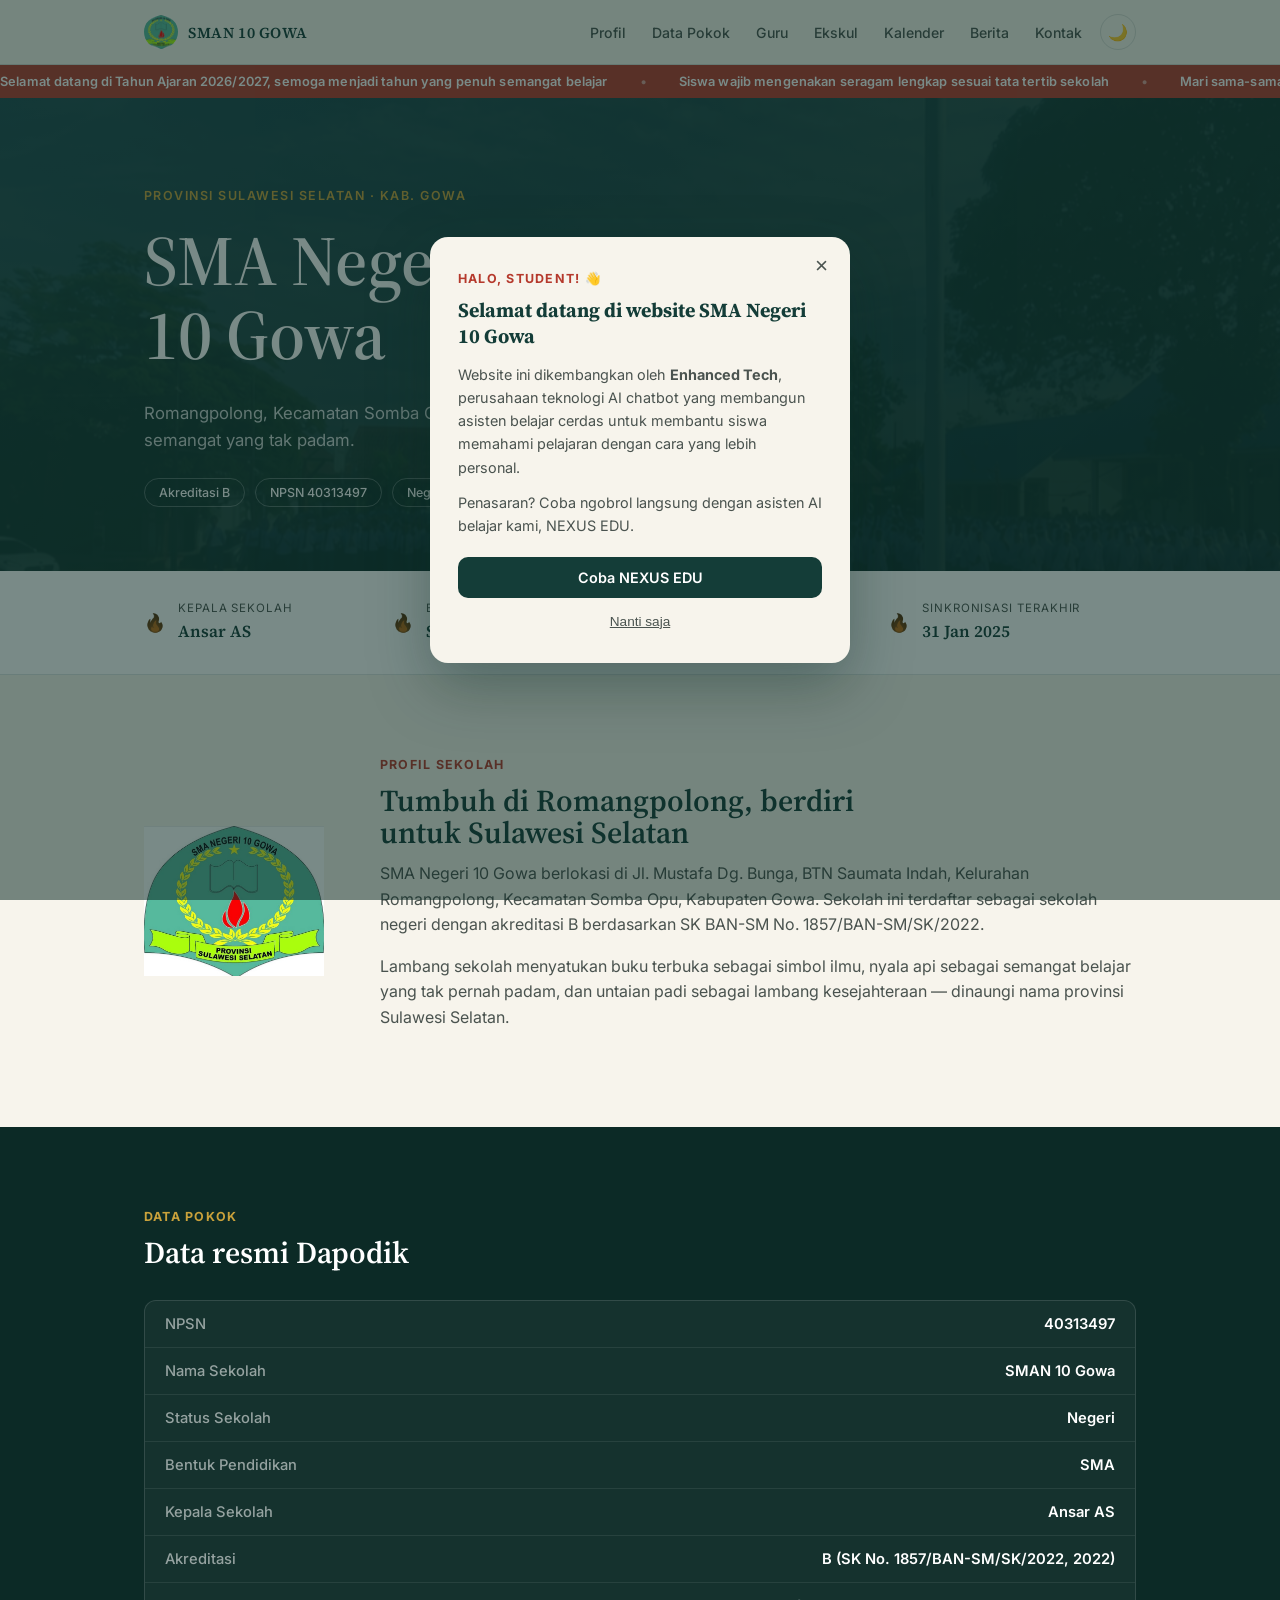
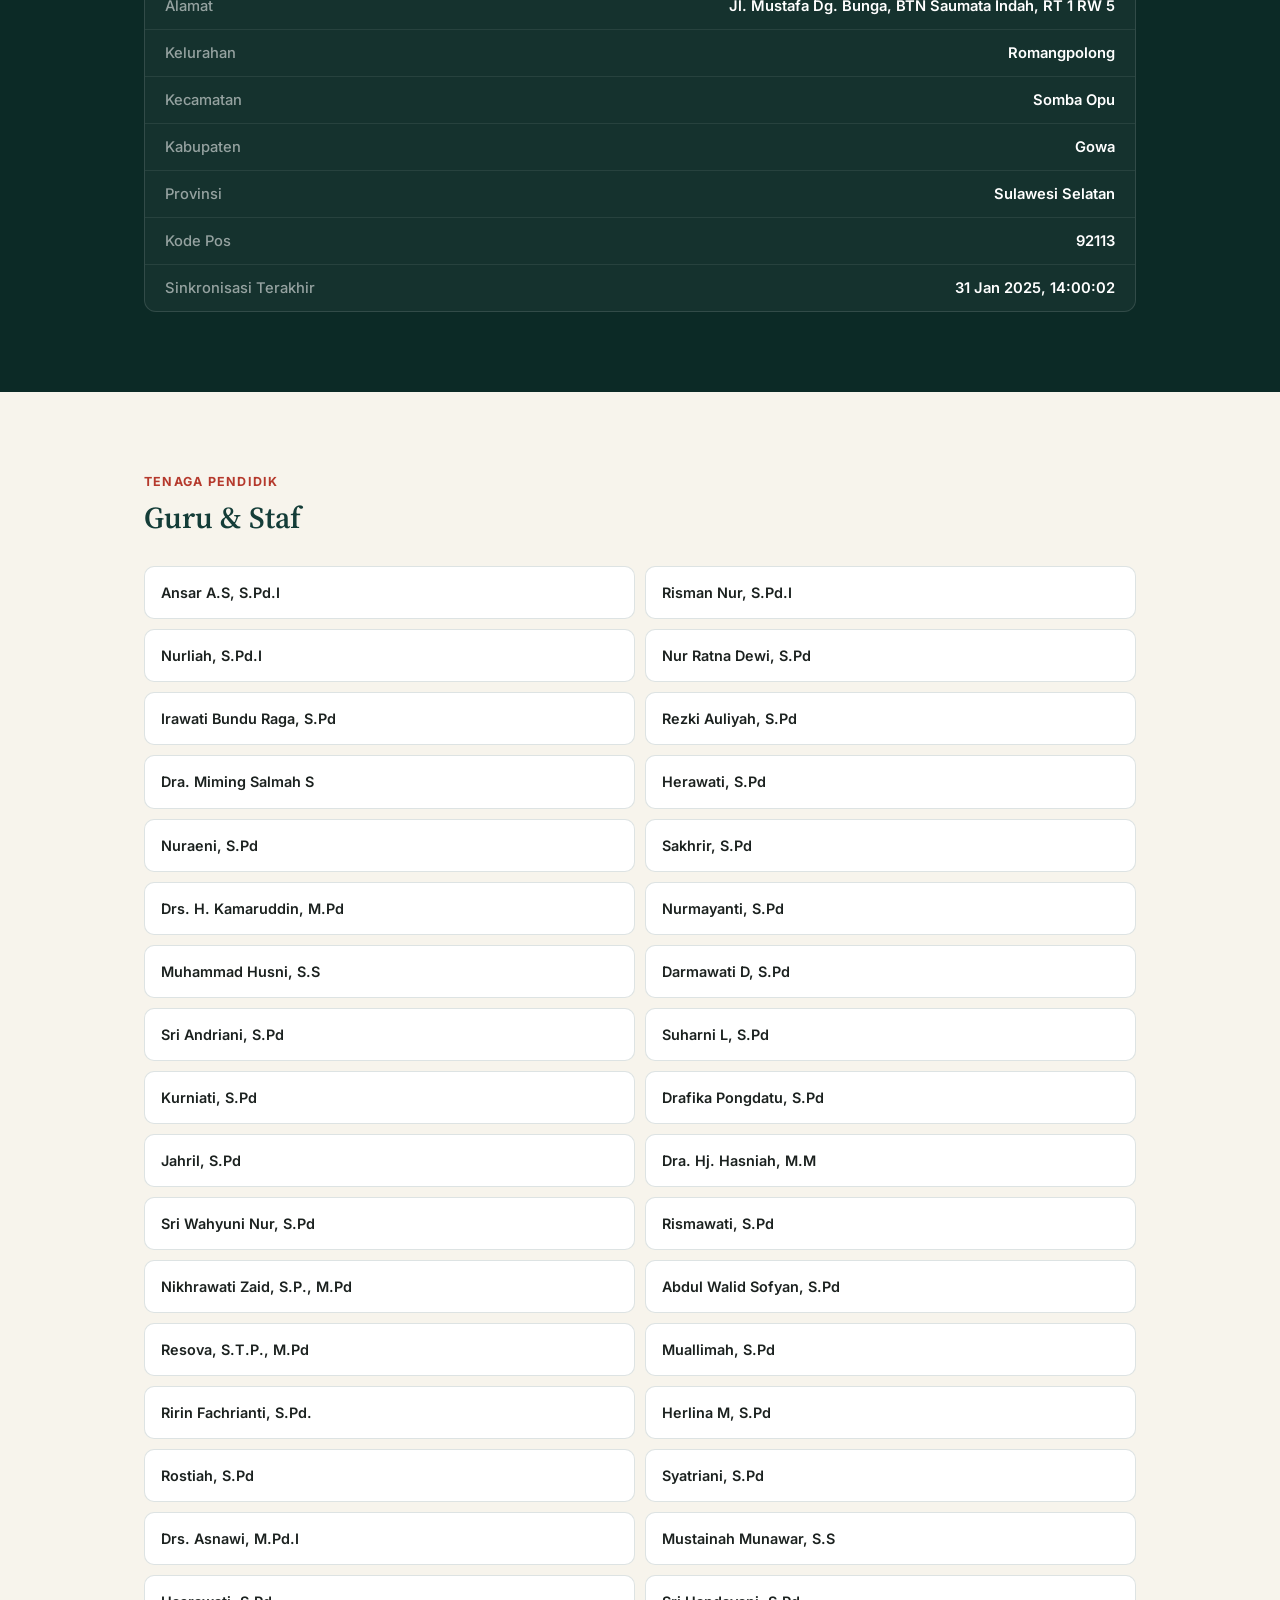
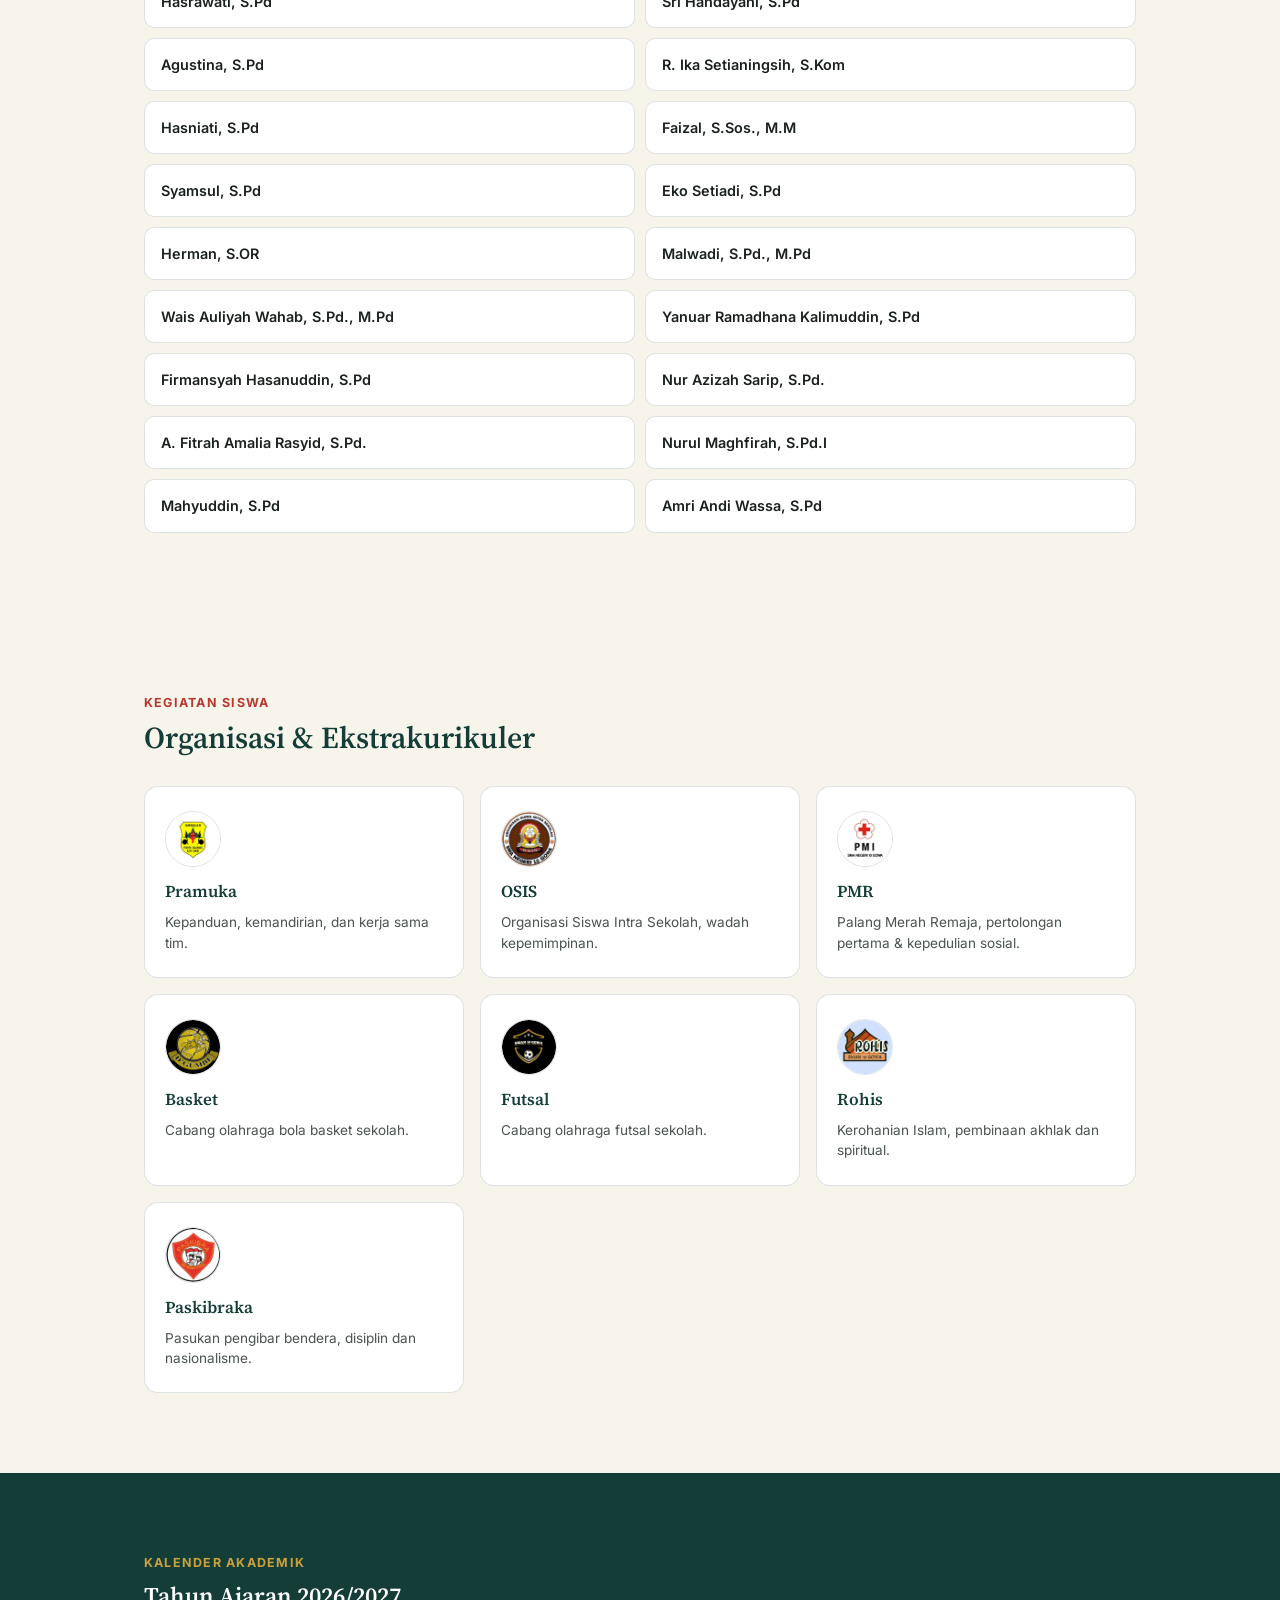
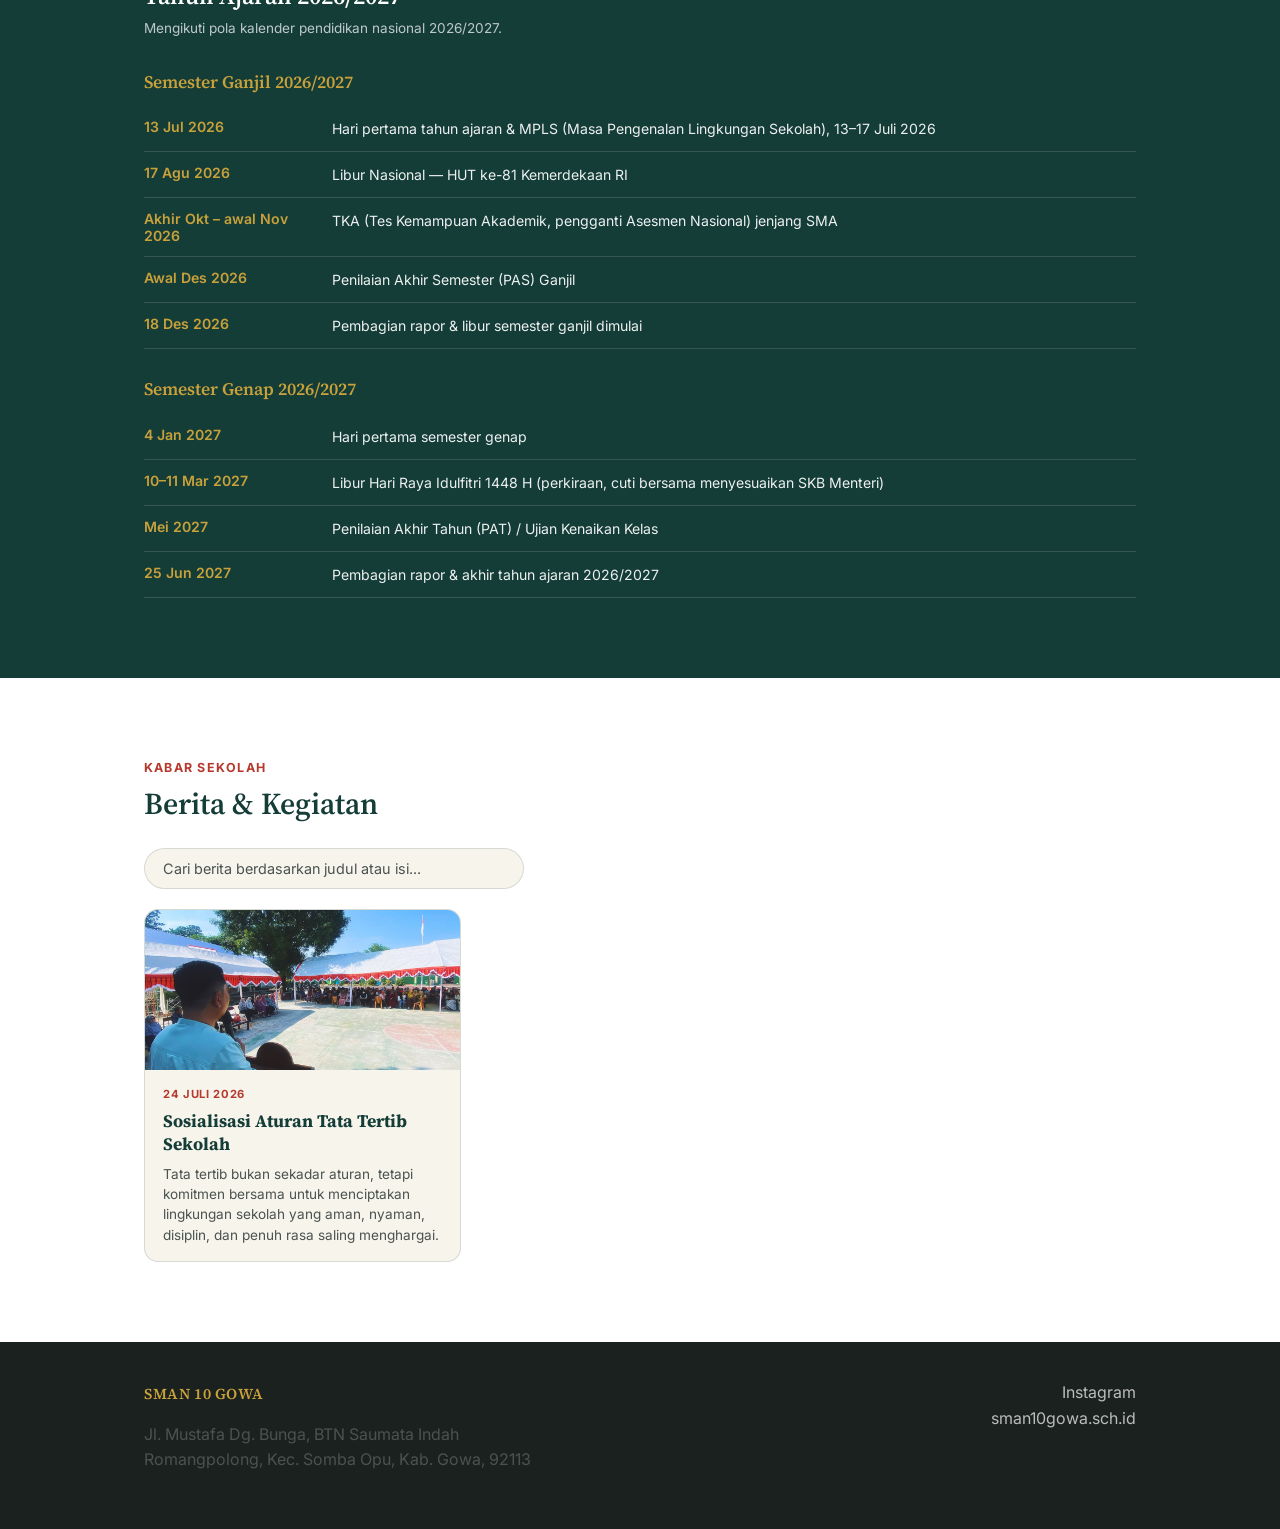
==== index.html @ db19387e "Update index.html" ====
<!DOCTYPE html>
<html lang="id">
<head>
<meta charset="UTF-8">
<meta name="viewport" content="width=device-width, initial-scale=1.0">
<title>SMA Negeri 10 Gowa</title>
<meta name="description" content="Website resmi SMA Negeri 10 Gowa, Kabupaten Gowa, Sulawesi Selatan. Informasi profil sekolah, data pokok, dan tenaga pendidik.">
<meta name="keywords" content="SMAN 10 Gowa, SMA Negeri 10 Gowa, sekolah Gowa, sekolah Somba Opu, sekolah Sulawesi Selatan">
<meta property="og:title" content="SMA Negeri 10 Gowa">
<meta property="og:description" content="Website resmi SMA Negeri 10 Gowa, Kabupaten Gowa, Sulawesi Selatan.">
<meta property="og:image" content="https://nabilfattabarani-coder.github.io/sman10gowa/hero-bg.jpg">
<meta property="og:type" content="website">
<meta name="color-scheme" content="light dark">
<link rel="icon" href="logo.jpg">
<link rel="preconnect" href="https://fonts.googleapis.com">
<link href="https://fonts.googleapis.com/css2?family=Source+Serif+4:ital,opsz,wght@0,8..60,400;0,8..60,600;0,8..60,700;1,8..60,400&family=Inter:wght@400;500;600;700&display=swap" rel="stylesheet">
<link rel="stylesheet" href="style.css">
<script>
  /* Terapkan tema tersimpan sebelum render, biar tidak "kedip" putih->gelap */
  (function(){
    try{
      var saved = localStorage.getItem('sman10gowa_theme');
      var prefersDark = window.matchMedia('(prefers-color-scheme: dark)').matches;
      if(saved === 'dark' || (!saved && prefersDark)){
        document.documentElement.classList.add('dark');
      }
    }catch(e){}
  })();
</script>
</head>
<body>

<div id="welcome-popup" class="popup-overlay">
  <div class="popup-card">
    <button id="popup-close" class="popup-close" aria-label="Tutup">&times;</button>
    <p class="popup-eyebrow">Halo, Student! 👋</p>
    <h3 class="popup-title">Selamat datang di website SMA Negeri 10 Gowa</h3>
    <p class="popup-text">
      Website ini dikembangkan oleh <strong>Enhanced Tech</strong>, perusahaan teknologi AI chatbot
      yang membangun asisten belajar cerdas untuk membantu siswa memahami pelajaran dengan cara yang lebih personal.
    </p>
    <p class="popup-text">
      Penasaran? Coba ngobrol langsung dengan asisten AI belajar kami, NEXUS EDU.
    </p>
    <div class="popup-actions">
      <a href="https://poe.com/NexusEducation" target="_blank" rel="noopener" class="popup-cta">Coba NEXUS EDU</a>
      <button id="popup-dismiss" class="popup-dismiss">Nanti saja</button>
    </div>
  </div>
</div>

<header class="site-header">
  <div class="wrap header-inner">
    <a href="#top" class="brand">
      <img src="logo.jpg" alt="Lambang SMAN 10 Gowa" class="brand-mark">
      <span class="brand-text">SMAN 10 GOWA</span>
    </a>
    <div class="nav-wrap">
      <nav class="nav">
        <a href="#profil">Profil</a>
        <a href="#data-pokok">Data Pokok</a>
        <a href="#guru">Guru</a>
        <a href="#ekskul">Ekskul</a>
        <a href="#kalender">Kalender</a>
        <a href="#berita">Berita</a>
        <a href="#kontak">Kontak</a>
      </nav>
      <button id="theme-toggle" class="theme-toggle" aria-label="Ganti mode gelap/terang" title="Ganti mode gelap/terang">🌙</button>
    </div>
  </div>
</header>

<div class="ticker-wrap" id="ticker-wrap">
  <div class="ticker-track" id="ticker-track">
    <span class="ticker-item">Memuat pengumuman...</span>
  </div>
</div>

<main id="top">

  <section class="hero">
    <div class="wrap hero-inner">
      <p class="eyebrow">Provinsi Sulawesi Selatan &middot; Kab. Gowa</p>
      <h1>SMA Negeri<br>10 Gowa</h1>
      <p class="hero-sub">Romangpolong, Kecamatan Somba Opu — mendidik dengan semangat yang tak padam.</p>
      <div class="hero-badges">
        <span class="badge">Akreditasi B</span>
        <span class="badge">NPSN 40313497</span>
        <span class="badge">Negeri</span>
      </div>
    </div>
  </section>

  <section class="strip">
    <div class="wrap strip-inner">
      <div class="strip-item">
        <span class="flame">&#128293;</span>
        <div>
          <p class="strip-label">Kepala Sekolah</p>
          <p class="strip-value">Ansar AS</p>
        </div>
      </div>
      <div class="strip-item">
        <span class="flame">&#128293;</span>
        <div>
          <p class="strip-label">Bentuk Pendidikan</p>
          <p class="strip-value">SMA</p>
        </div>
      </div>
      <div class="strip-item">
        <span class="flame">&#128293;</span>
        <div>
          <p class="strip-label">Status</p>
          <p class="strip-value">Negeri</p>
        </div>
      </div>
      <div class="strip-item">
        <span class="flame">&#128293;</span>
        <div>
          <p class="strip-label">Sinkronisasi Terakhir</p>
          <p class="strip-value">31 Jan 2025</p>
        </div>
      </div>
    </div>
  </section>

  <section id="profil" class="profil">
    <div class="wrap profil-inner reveal">
      <img src="logo.jpg" alt="Lambang SMAN 10 Gowa" class="profil-logo">
      <div class="profil-text">
        <p class="section-eyebrow">Profil Sekolah</p>
        <h2>Tumbuh di Romangpolong, berdiri untuk Sulawesi Selatan</h2>
        <p>SMA Negeri 10 Gowa berlokasi di Jl. Mustafa Dg. Bunga, BTN Saumata Indah, Kelurahan Romangpolong, Kecamatan Somba Opu, Kabupaten Gowa. Sekolah ini terdaftar sebagai sekolah negeri dengan akreditasi B berdasarkan SK BAN-SM No. 1857/BAN-SM/SK/2022.</p>
        <p>Lambang sekolah menyatukan buku terbuka sebagai simbol ilmu, nyala api sebagai semangat belajar yang tak pernah padam, dan untaian padi sebagai lambang kesejahteraan — dinaungi nama provinsi Sulawesi Selatan.</p>
      </div>
    </div>
  </section>

  <section id="data-pokok" class="data-pokok">
    <div class="wrap">
      <p class="section-eyebrow light">Data Pokok</p>
      <h2 class="light">Data resmi Dapodik</h2>
      <div class="table-card reveal">
        <div class="table-row"><span>NPSN</span><span>40313497</span></div>
        <div class="table-row"><span>Nama Sekolah</span><span>SMAN 10 Gowa</span></div>
        <div class="table-row"><span>Status Sekolah</span><span>Negeri</span></div>
        <div class="table-row"><span>Bentuk Pendidikan</span><span>SMA</span></div>
        <div class="table-row"><span>Kepala Sekolah</span><span>Ansar AS</span></div>
        <div class="table-row"><span>Akreditasi</span><span>B (SK No. 1857/BAN-SM/SK/2022, 2022)</span></div>
        <div class="table-row"><span>Alamat</span><span>Jl. Mustafa Dg. Bunga, BTN Saumata Indah, RT 1 RW 5</span></div>
        <div class="table-row"><span>Kelurahan</span><span>Romangpolong</span></div>
        <div class="table-row"><span>Kecamatan</span><span>Somba Opu</span></div>
        <div class="table-row"><span>Kabupaten</span><span>Gowa</span></div>
        <div class="table-row"><span>Provinsi</span><span>Sulawesi Selatan</span></div>
        <div class="table-row"><span>Kode Pos</span><span>92113</span></div>
        <div class="table-row"><span>Sinkronisasi Terakhir</span><span>31 Jan 2025, 14:00:02</span></div>
      </div>
    </div>
  </section>

  <section id="guru" class="guru">
    <div class="wrap">
      <p class="section-eyebrow">Tenaga Pendidik</p>
      <h2>Guru &amp; Staf</h2>
      <div class="guru-grid reveal">
          <div class="guru-card"><p class="guru-name">Ansar A.S, S.Pd.I</p></div>
          <div class="guru-card"><p class="guru-name">Risman Nur, S.Pd.I</p></div>
          <div class="guru-card"><p class="guru-name">Nurliah, S.Pd.I</p></div>
          <div class="guru-card"><p class="guru-name">Nur Ratna Dewi, S.Pd</p></div>
          <div class="guru-card"><p class="guru-name">Irawati Bundu Raga, S.Pd</p></div>
          <div class="guru-card"><p class="guru-name">Rezki Auliyah, S.Pd</p></div>
          <div class="guru-card"><p class="guru-name">Dra. Miming Salmah S</p></div>
          <div class="guru-card"><p class="guru-name">Herawati, S.Pd</p></div>
          <div class="guru-card"><p class="guru-name">Nuraeni, S.Pd</p></div>
          <div class="guru-card"><p class="guru-name">Sakhrir, S.Pd</p></div>
          <div class="guru-card"><p class="guru-name">Drs. H. Kamaruddin, M.Pd</p></div>
          <div class="guru-card"><p class="guru-name">Nurmayanti, S.Pd</p></div>
          <div class="guru-card"><p class="guru-name">Muhammad Husni, S.S</p></div>
          <div class="guru-card"><p class="guru-name">Darmawati D, S.Pd</p></div>
          <div class="guru-card"><p class="guru-name">Sri Andriani, S.Pd</p></div>
          <div class="guru-card"><p class="guru-name">Suharni L, S.Pd</p></div>
          <div class="guru-card"><p class="guru-name">Kurniati, S.Pd</p></div>
          <div class="guru-card"><p class="guru-name">Drafika Pongdatu, S.Pd</p></div>
          <div class="guru-card"><p class="guru-name">Jahril, S.Pd</p></div>
          <div class="guru-card"><p class="guru-name">Dra. Hj. Hasniah, M.M</p></div>
          <div class="guru-card"><p class="guru-name">Sri Wahyuni Nur, S.Pd</p></div>
          <div class="guru-card"><p class="guru-name">Rismawati, S.Pd</p></div>
          <div class="guru-card"><p class="guru-name">Nikhrawati Zaid, S.P., M.Pd</p></div>
          <div class="guru-card"><p class="guru-name">Abdul Walid Sofyan, S.Pd</p></div>
          <div class="guru-card"><p class="guru-name">Resova, S.T.P., M.Pd</p></div>
          <div class="guru-card"><p class="guru-name">Muallimah, S.Pd</p></div>
          <div class="guru-card"><p class="guru-name">Ririn Fachrianti, S.Pd.</p></div>
          <div class="guru-card"><p class="guru-name">Herlina M, S.Pd</p></div>
          <div class="guru-card"><p class="guru-name">Rostiah, S.Pd</p></div>
          <div class="guru-card"><p class="guru-name">Syatriani, S.Pd</p></div>
          <div class="guru-card"><p class="guru-name">Drs. Asnawi, M.Pd.I</p></div>
          <div class="guru-card"><p class="guru-name">Mustainah Munawar, S.S</p></div>
          <div class="guru-card"><p class="guru-name">Hasrawati, S.Pd</p></div>
          <div class="guru-card"><p class="guru-name">Sri Handayani, S.Pd</p></div>
          <div class="guru-card"><p class="guru-name">Agustina, S.Pd</p></div>
          <div class="guru-card"><p class="guru-name">R. Ika Setianingsih, S.Kom</p></div>
          <div class="guru-card"><p class="guru-name">Hasniati, S.Pd</p></div>
          <div class="guru-card"><p class="guru-name">Faizal, S.Sos., M.M</p></div>
          <div class="guru-card"><p class="guru-name">Syamsul, S.Pd</p></div>
          <div class="guru-card"><p class="guru-name">Eko Setiadi, S.Pd</p></div>
          <div class="guru-card"><p class="guru-name">Herman, S.OR</p></div>
          <div class="guru-card"><p class="guru-name">Malwadi, S.Pd., M.Pd</p></div>
          <div class="guru-card"><p class="guru-name">Wais Auliyah Wahab, S.Pd., M.Pd</p></div>
          <div class="guru-card"><p class="guru-name">Yanuar Ramadhana Kalimuddin, S.Pd</p></div>
          <div class="guru-card"><p class="guru-name">Firmansyah Hasanuddin, S.Pd</p></div>
          <div class="guru-card"><p class="guru-name">Nur Azizah Sarip, S.Pd.</p></div>
          <div class="guru-card"><p class="guru-name">A. Fitrah Amalia Rasyid, S.Pd.</p></div>
          <div class="guru-card"><p class="guru-name">Nurul Maghfirah, S.Pd.I</p></div>
          <div class="guru-card"><p class="guru-name">Mahyuddin, S.Pd</p></div>
          <div class="guru-card"><p class="guru-name">Amri Andi Wassa, S.Pd</p></div>
      </div>
    </div>
  </section>

  <section id="ekskul" class="ekskul">
    <div class="wrap">
      <p class="section-eyebrow">Kegiatan Siswa</p>
      <h2>Organisasi &amp; Ekstrakurikuler</h2>
      <div class="ekskul-grid reveal">
        <div class="ekskul-card">
          <img src="pramuka.png" alt="Logo Pramuka SMAN 10 Gowa" class="ekskul-logo">
          <p class="ekskul-name">Pramuka</p>
          <p class="ekskul-desc">Kepanduan, kemandirian, dan kerja sama tim.</p>
        </div>
        <div class="ekskul-card">
          <img src="osis.png" alt="Logo OSIS SMAN 10 Gowa" class="ekskul-logo">
          <p class="ekskul-name">OSIS</p>
          <p class="ekskul-desc">Organisasi Siswa Intra Sekolah, wadah kepemimpinan.</p>
        </div>
        <div class="ekskul-card">
          <img src="pmr.png" alt="Logo PMR SMAN 10 Gowa" class="ekskul-logo">
          <p class="ekskul-name">PMR</p>
          <p class="ekskul-desc">Palang Merah Remaja, pertolongan pertama &amp; kepedulian sosial.</p>
        </div>
        <div class="ekskul-card">
          <img src="basket.png" alt="Logo Basket D'Gumbe SMAN 10 Gowa" class="ekskul-logo">
          <p class="ekskul-name">Basket</p>
          <p class="ekskul-desc">Cabang olahraga bola basket sekolah.</p>
        </div>
        <div class="ekskul-card">
          <img src="futsal.png" alt="Logo Futsal SMAN 10 Gowa" class="ekskul-logo">
          <p class="ekskul-name">Futsal</p>
          <p class="ekskul-desc">Cabang olahraga futsal sekolah.</p>
        </div>
        <div class="ekskul-card">
          <img src="rohis.png" alt="Logo Rohis SMAN 10 Gowa" class="ekskul-logo">
          <p class="ekskul-name">Rohis</p>
          <p class="ekskul-desc">Kerohanian Islam, pembinaan akhlak dan spiritual.</p>
        </div>
        <div class="ekskul-card">
          <img src="paskibraka.png" alt="Logo Paskibraka SMAN 10 Gowa" class="ekskul-logo">
          <p class="ekskul-name">Paskibraka</p>
          <p class="ekskul-desc">Pasukan pengibar bendera, disiplin dan nasionalisme.</p>
        </div>
      </div>
    </div>
  </section>

  <section id="kalender" class="kalender">
    <div class="wrap">
      <p class="section-eyebrow light">Kalender Akademik</p>
      <h2 class="light">Tahun Ajaran 2026/2027</h2>
      <p class="kalender-note">Mengikuti pola kalender pendidikan nasional 2026/2027.</p>
      <div id="kalender-list" class="kalender-list reveal">
        <p class="kalender-loading">Memuat kalender...</p>
      </div>
    </div>
  </section>

  <section id="berita" class="berita">
    <div class="wrap">
      <p class="section-eyebrow">Kabar Sekolah</p>
      <h2>Berita &amp; Kegiatan</h2>
      <div class="berita-search-wrap">
        <input type="text" id="berita-search" class="berita-search" placeholder="Cari berita berdasarkan judul atau isi...">
      </div>
      <div id="berita-list" class="berita-grid reveal">
        <p class="berita-loading">Memuat berita...</p>
      </div>
    </div>
  </section>

</main>

<footer id="kontak" class="footer">
  <div class="wrap footer-inner">
    <div>
      <p class="brand-text">SMAN 10 GOWA</p>
      <p>Jl. Mustafa Dg. Bunga, BTN Saumata Indah<br>Romangpolong, Kec. Somba Opu, Kab. Gowa, 92113</p>
    </div>
    <div class="footer-links">
      <a href="https://www.instagram.com/sman10gowa" target="_blank" rel="noopener">Instagram</a>
      <a href="https://sman10gowa.sch.id" target="_blank" rel="noopener">sman10gowa.sch.id</a>
    </div>
  </div>
</footer>

<button id="back-to-top" class="back-to-top" aria-label="Kembali ke atas" title="Kembali ke atas">↑</button>

<script src="script.js"></script>
</body>
</html>
---- style.css ----
:root{
  --teal: #143D38;
  --teal-deep: #0C2A26;
  --cream: #F7F4EC;
  --gold: #C9A13B;
  --flame: #B5392C;
  --ink: #1B211F;
  --ink-soft: #4A534F;
  --line: rgba(20,61,56,0.14);
}

*{box-sizing:border-box;}
html{scroll-behavior:smooth;}
body{
  margin:0;
  background:var(--cream);
  color:var(--ink);
  font-family:'Inter',sans-serif;
  -webkit-font-smoothing:antialiased;
  transition:background-color .3s ease, color .3s ease;
}

/* ================= Dark Mode ================= */
html.dark{
  --cream:#101613;
  --teal:#4FA394;
  --teal-deep:#0A1613;
  --ink:#ECEFEC;
  --ink-soft:#A6B0AB;
  --line:rgba(255,255,255,0.12);
}
html.dark .site-header{background:rgba(16,22,19,0.88);}
html.dark .strip{background:#161F1B; border-color:var(--line);}
html.dark .berita{background:#101613;}
html.dark .guru-card,
html.dark .ekskul-card,
html.dark .berita-card{background:#161F1B; border-color:var(--line);}
html.dark .table-card{background:rgba(255,255,255,0.03); border-color:var(--line);}
html.dark .popup-card{background:#161F1B;}
html.dark .footer{background:#060B09;}
html.dark .berita-search{background:#161F1B; color:var(--ink); border-color:var(--line);}
html.dark .kalender{background:#0E211D;}
.site-header,
.strip,
.guru-card,
.ekskul-card,
.berita-card,
.table-card,
.popup-card,
.footer,
.berita-search{
  transition:background-color .3s ease, border-color .3s ease, color .3s ease;
}
h1,h2{
  font-family:'Source Serif 4',serif;
  margin:0 0 .4em 0;
  line-height:1.05;
  font-weight:600;
}
p{margin:0 0 1em 0; color:var(--ink-soft); line-height:1.6;}
a{color:inherit; text-decoration:none;}
.wrap{max-width:1040px; margin:0 auto; padding:0 24px;}

/* Header */
.site-header{
  position:sticky; top:0; z-index:20;
  background:rgba(247,244,236,0.9);
  backdrop-filter:blur(6px);
  border-bottom:1px solid var(--line);
}
.header-inner{display:flex; align-items:center; justify-content:space-between; height:64px;}
.brand{display:flex; align-items:center; gap:10px;}
.brand-mark{width:34px; height:34px; object-fit:cover; border-radius:50%;}
.brand-text{font-family:'Source Serif 4',serif; font-weight:600; letter-spacing:.04em; font-size:.95rem; color:var(--teal);}
.nav-wrap{display:flex; align-items:center; gap:18px;}
.nav{display:flex; gap:26px;}
.nav a{font-size:.88rem; font-weight:500; color:var(--ink-soft);}
.nav a:hover{color:var(--flame);}

.theme-toggle{
  width:36px; height:36px; border-radius:50%;
  border:1px solid var(--line); background:none;
  display:flex; align-items:center; justify-content:center;
  font-size:1rem; cursor:pointer; color:var(--ink);
  transition:transform .25s ease, background .2s ease, border-color .2s ease;
  flex-shrink:0;
}
.theme-toggle:hover{transform:rotate(18deg); background:rgba(20,61,56,0.08);}
html.dark .theme-toggle:hover{background:rgba(255,255,255,0.08);}

/* Pengumuman Berjalan */
.ticker-wrap{
  background:var(--flame); overflow:hidden; white-space:nowrap;
  position:relative;
}
.ticker-track{
  display:inline-flex; width:max-content;
  animation:ticker-scroll 32s linear infinite;
}
.ticker-track:hover{animation-play-state:paused;}
.ticker-item{
  color:#fff; font-size:.8rem; font-weight:600;
  padding:9px 0; flex-shrink:0; letter-spacing:.01em;
}
.ticker-dot{
  color:rgba(255,255,255,0.5); margin:0 32px; font-weight:400;
}
@keyframes ticker-scroll{
  from{transform:translateX(0);}
  to{transform:translateX(-50%);}
}
@media (prefers-reduced-motion: reduce){
  .ticker-track{animation:none; overflow-x:auto;}
}

/* Hero */
.hero{
  background:
    linear-gradient(160deg, rgba(20,61,56,0.88) 0%, rgba(12,42,38,0.92) 100%),
    url('hero-bg.jpg') center 30%/cover no-repeat;
  color:#fff;
  padding:88px 0 64px;
}
.hero-inner{text-align:left;}
.eyebrow{
  text-transform:uppercase; letter-spacing:.12em; font-size:.78rem;
  color:var(--gold); font-weight:600; margin-bottom:18px;
}
.hero h1{
  font-size:clamp(2.6rem, 6vw, 4.4rem);
  color:#fff;
}
.hero-sub{color:rgba(255,255,255,0.78); max-width:480px; font-size:1.05rem;}
.hero-badges{display:flex; gap:10px; flex-wrap:wrap; margin-top:24px;}
.badge{
  border:1px solid rgba(255,255,255,0.28);
  color:#fff; font-size:.78rem; font-weight:500;
  padding:6px 14px; border-radius:999px;
}

/* Strip */
.strip{background:#fff; border-bottom:1px solid var(--line);}
.strip-inner{
  display:grid; grid-template-columns:repeat(4,1fr); gap:0;
  padding:28px 24px;
}
.strip-item{display:flex; align-items:center; gap:12px;}
.flame{font-size:1.1rem; filter:grayscale(1) brightness(0.4) sepia(1) hue-rotate(-10deg) saturate(4);}
.strip-label{font-size:.72rem; text-transform:uppercase; letter-spacing:.08em; color:var(--ink-soft); margin:0;}
.strip-value{font-family:'Source Serif 4',serif; font-weight:600; font-size:1.05rem; margin:2px 0 0 0; color:var(--teal);}

/* Profil */
.profil{padding:80px 0;}
.profil-inner{display:flex; gap:56px; align-items:center;}
.profil-logo{width:180px; height:auto; flex-shrink:0;}
.section-eyebrow{
  text-transform:uppercase; letter-spacing:.1em; font-size:.78rem;
  color:var(--flame); font-weight:700; margin-bottom:10px;
}
.section-eyebrow.light{color:var(--gold);}
.profil-text h2{font-size:1.9rem; color:var(--teal); max-width:520px;}

/* Data Pokok */
.data-pokok{background:var(--teal-deep); color:#fff; padding:80px 0;}
.data-pokok h2.light{color:#fff; font-size:1.9rem;}
.table-card{
  margin-top:32px; background:rgba(255,255,255,0.04);
  border:1px solid rgba(255,255,255,0.12); border-radius:12px; overflow:hidden;
}
.table-row{
  display:flex; justify-content:space-between; gap:20px;
  padding:14px 20px; border-bottom:1px solid rgba(255,255,255,0.08);
  font-size:.92rem;
}
.table-row:last-child{border-bottom:none;}
.table-row span:first-child{color:rgba(255,255,255,0.55); font-weight:500;}
.table-row span:last-child{color:#fff; font-weight:600; text-align:right;}

/* Guru */
.guru{padding:80px 0;}
.guru h2{color:var(--teal); font-size:1.9rem;}
.guru-grid{
  margin-top:32px; display:grid;
  grid-template-columns:repeat(2, 1fr); gap:10px;
}
.guru-card{
  background:#fff; border:1px solid var(--line); border-radius:10px;
  padding:14px 16px; transition:transform .2s ease, box-shadow .2s ease;
}
.guru-card:hover{transform:translateY(-3px); box-shadow:0 10px 20px rgba(20,61,56,0.08);}
.guru-name{margin:0; font-weight:600; font-size:.9rem; color:var(--ink);}

/* Popup Welcome */
.popup-overlay{
  position:fixed; inset:0; z-index:100;
  background:rgba(12,42,38,0.55);
  display:flex; align-items:center; justify-content:center;
  padding:20px;
  opacity:0; visibility:hidden;
  transition:opacity .3s ease, visibility .3s ease;
}
.popup-overlay.show{opacity:1; visibility:visible;}
.popup-card{
  position:relative; background:var(--cream);
  border-radius:18px; max-width:420px; width:100%;
  padding:32px 28px 28px; text-align:left;
  box-shadow:0 24px 60px rgba(12,42,38,0.35);
  transform:translateY(16px); transition:transform .3s ease;
}
.popup-overlay.show .popup-card{transform:translateY(0);}
.popup-close{
  position:absolute; top:14px; right:14px;
  background:none; border:none; font-size:1.4rem; line-height:1;
  color:var(--ink-soft); cursor:pointer; padding:4px 8px; border-radius:8px;
}
.popup-close:hover{background:rgba(20,61,56,0.08); color:var(--ink);}
.popup-eyebrow{
  margin:0 0 8px 0; font-size:.78rem; text-transform:uppercase;
  letter-spacing:.1em; color:var(--flame); font-weight:700;
}
.popup-title{
  font-family:'Source Serif 4',serif; color:var(--teal);
  font-size:1.25rem; margin:0 0 14px 0; line-height:1.3;
}
.popup-text{font-size:.9rem; margin:0 0 12px 0;}
.popup-actions{display:flex; flex-direction:column; gap:10px; margin-top:20px;}
.popup-cta{
  background:var(--teal); color:#fff; text-align:center;
  padding:12px 18px; border-radius:10px; font-weight:600; font-size:.9rem;
  transition:background .2s ease;
}
.popup-cta:hover{background:var(--teal-deep);}
.popup-dismiss{
  background:none; border:none; color:var(--ink-soft);
  font-size:.85rem; cursor:pointer; padding:6px; text-decoration:underline;
}

/* Kalender Akademik */
.kalender{background:var(--teal); color:#fff; padding:80px 0; transition:background-color .3s ease;}
.kalender h2.light{color:#fff;}
.kalender-note{color:rgba(255,255,255,0.72); max-width:600px; font-size:.85rem;}
.kalender-note code{background:rgba(255,255,255,0.14); padding:1px 6px; border-radius:5px; font-size:.82em;}
.kalender-list{margin-top:28px;}
.kalender-loading{color:rgba(255,255,255,0.72);}
.kalender-group-title{
  font-family:'Source Serif 4',serif; font-size:1.1rem; font-weight:600;
  color:var(--gold); margin:26px 0 10px 0;
}
.kalender-group-title:first-child{margin-top:0;}
.kalender-item{
  display:flex; gap:18px; padding:12px 0;
  border-bottom:1px solid rgba(255,255,255,0.14);
  font-size:.88rem; transition:padding-left .2s ease;
}
.kalender-item:hover{padding-left:6px;}
.kalender-date{
  flex-shrink:0; width:170px; color:var(--gold); font-weight:600;
}
.kalender-label{color:rgba(255,255,255,0.92); line-height:1.5;}

/* Ekskul & Organisasi */
.ekskul{padding:80px 0; background:var(--cream);}
.ekskul h2{color:var(--teal); font-size:1.9rem;}
.ekskul-grid{
  margin-top:32px; display:grid;
  grid-template-columns:repeat(3, 1fr); gap:16px;
}
.ekskul-card{
  background:#fff; border:1px solid var(--line); border-radius:14px;
  padding:24px 20px; text-align:left;
  transition:transform .25s ease, box-shadow .25s ease;
}
.ekskul-card:hover{transform:translateY(-4px); box-shadow:0 14px 28px rgba(20,61,56,0.1);}
.ekskul-logo{
  width:56px; height:56px; object-fit:cover; border-radius:50%;
  display:block; margin-bottom:12px; border:1px solid var(--line);
}
.ekskul-name{
  margin:0 0 6px 0; font-family:'Source Serif 4',serif; font-weight:600;
  font-size:1.05rem; color:var(--teal);
}
.ekskul-desc{margin:0; font-size:.85rem; color:var(--ink-soft); line-height:1.5;}

/* Berita */
.berita{padding:80px 0; background:#fff; transition:background-color .3s ease;}
.berita h2{color:var(--teal); font-size:1.9rem;}
.berita-search-wrap{margin-top:28px;}
.berita-search{
  width:100%; max-width:380px; padding:11px 18px; border-radius:999px;
  border:1px solid var(--line); background:var(--cream); color:var(--ink);
  font-family:'Inter',sans-serif; font-size:.9rem; outline:none;
}
.berita-search:focus{border-color:var(--teal);}
.berita-search::placeholder{color:var(--ink-soft);}
.berita-grid{
  margin-top:20px; display:grid;
  grid-template-columns:repeat(3, 1fr); gap:20px;
}
.berita-loading,
.berita-empty{color:var(--ink-soft); grid-column:1/-1;}
.berita-card{
  background:var(--cream); border:1px solid var(--line); border-radius:14px;
  overflow:hidden; transition:transform .25s ease, box-shadow .25s ease;
}
.berita-card:hover{transform:translateY(-4px); box-shadow:0 14px 28px rgba(20,61,56,0.1);}
.berita-img{width:100%; height:160px; object-fit:cover; display:block;}
.berita-body{padding:16px 18px;}
.berita-date{
  margin:0 0 6px 0; font-size:.7rem; text-transform:uppercase;
  letter-spacing:.06em; color:var(--flame); font-weight:700;
}
.berita-title{
  margin:0 0 8px 0; font-family:'Source Serif 4',serif; font-size:1.1rem;
  color:var(--teal); line-height:1.3;
}
.berita-excerpt{margin:0; font-size:.85rem; color:var(--ink-soft); line-height:1.5;}

/* Back to top */
.back-to-top{
  position:fixed; right:20px; bottom:22px; z-index:60;
  width:44px; height:44px; border-radius:50%; border:none;
  background:var(--teal); color:#fff; font-size:1.25rem; line-height:1;
  cursor:pointer; display:flex; align-items:center; justify-content:center;
  box-shadow:0 12px 26px rgba(20,61,56,0.35);
  opacity:0; visibility:hidden; transform:translateY(12px);
  transition:opacity .3s ease, transform .3s ease, visibility .3s ease, background .2s ease;
}
.back-to-top.show{opacity:1; visibility:visible; transform:translateY(0);}
.back-to-top:hover{background:var(--teal-deep);}
@media (prefers-reduced-motion: reduce){
  .back-to-top{transition:opacity .01s linear, visibility .01s linear;}
}

/* Footer */
.footer{background:var(--ink); color:rgba(255,255,255,0.7); padding:40px 0;}
.footer-inner{display:flex; justify-content:space-between; flex-wrap:wrap; gap:20px;}
.footer .brand-text{color:var(--gold);}
.footer-links{display:flex; flex-direction:column; gap:6px; align-items:flex-end;}
.footer-links a:hover{color:var(--gold);}

/* Animasi: muncul saat scroll */
.reveal{
  opacity:0;
  transform:translateY(24px);
  transition:opacity .7s ease, transform .7s ease;
}
.reveal.active{
  opacity:1;
  transform:translateY(0);
}

/* Animasi: hover pada kartu strip & tabel */
.strip-item{transition:transform .25s ease;}
.strip-item:hover{transform:translateY(-4px);}

.table-row{transition:background .2s ease;}
.table-row:hover{background:rgba(255,255,255,0.05);}

.empty-state{transition:transform .25s ease, box-shadow .25s ease;}
.empty-state:hover{transform:translateY(-4px); box-shadow:0 12px 24px rgba(20,61,56,0.08);}

/* Animasi: nyala pada ikon api */
@keyframes flame-glow{
  0%, 100%{ filter:grayscale(1) brightness(0.4) sepia(1) hue-rotate(-10deg) saturate(4) drop-shadow(0 0 0 rgba(181,57,44,0)); }
  50%{ filter:grayscale(1) brightness(0.5) sepia(1) hue-rotate(-10deg) saturate(4) drop-shadow(0 0 6px rgba(181,57,44,0.45)); }
}
.flame{
  display:inline-block;
  animation:flame-glow 2.6s ease-in-out infinite;
}

/* Hormati preferensi pengguna yang mematikan animasi */
@media (prefers-reduced-motion: reduce){
  .reveal{opacity:1; transform:none; transition:none;}
  .flame{animation:none;}
  .strip-item:hover, .empty-state:hover{transform:none;}
}

/* Responsive */
@media (max-width: 720px){
  .nav{display:none;}
  .strip-inner{grid-template-columns:repeat(2,1fr); row-gap:20px;}
  .profil-inner{flex-direction:column; text-align:left;}
  .profil-logo{width:120px;}
  .footer-inner{flex-direction:column;}
  .footer-links{align-items:flex-start;}
  .guru-grid{grid-template-columns:1fr;}
  .berita-grid{grid-template-columns:1fr;}
  .ekskul-grid{grid-template-columns:1fr;}
  .kalender-item{flex-direction:column; gap:4px;}
  .kalender-date{width:auto;}
  .berita-search{max-width:100%;}
  .back-to-top{right:14px; bottom:16px; width:40px; height:40px;}
}
@media (min-width: 721px) and (max-width: 900px){
  .guru-grid{grid-template-columns:repeat(2, 1fr);}
  .berita-grid{grid-template-columns:repeat(2, 1fr);}
  .ekskul-grid{grid-template-columns:repeat(2, 1fr);}
}
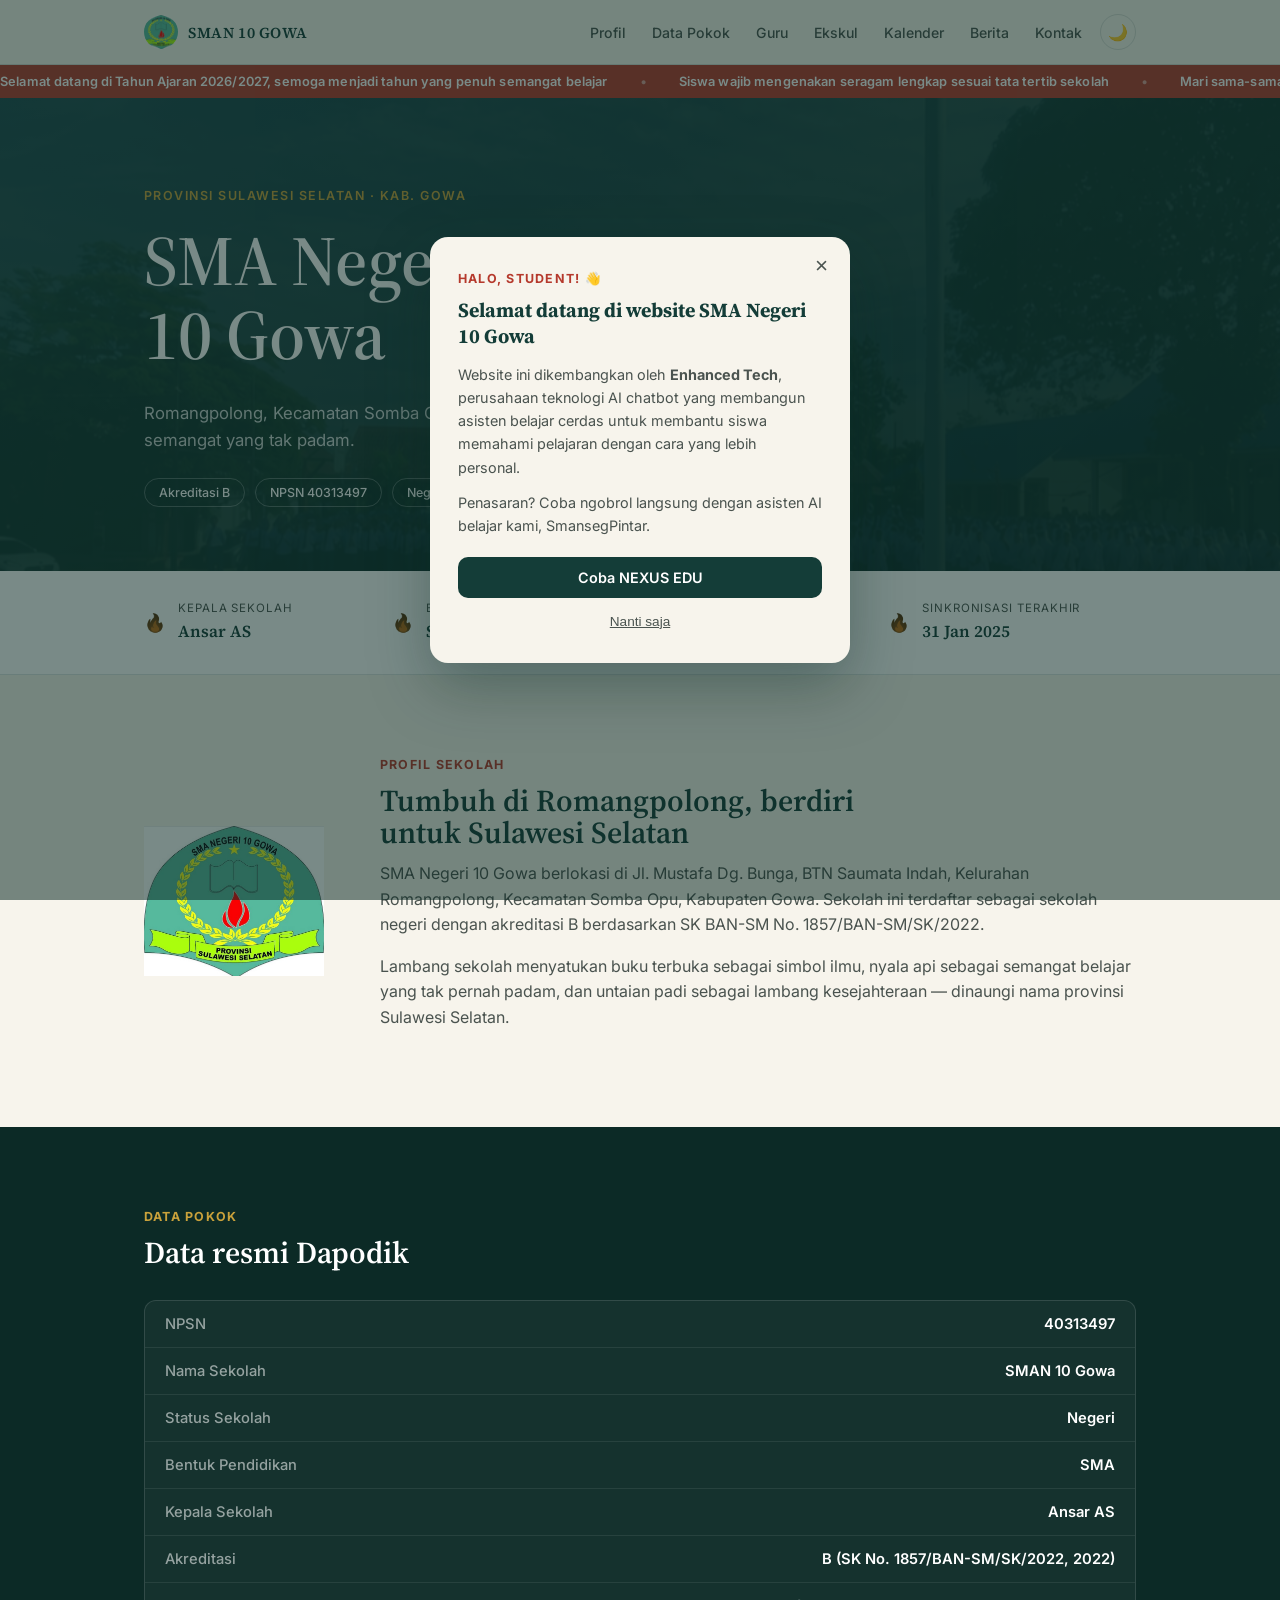
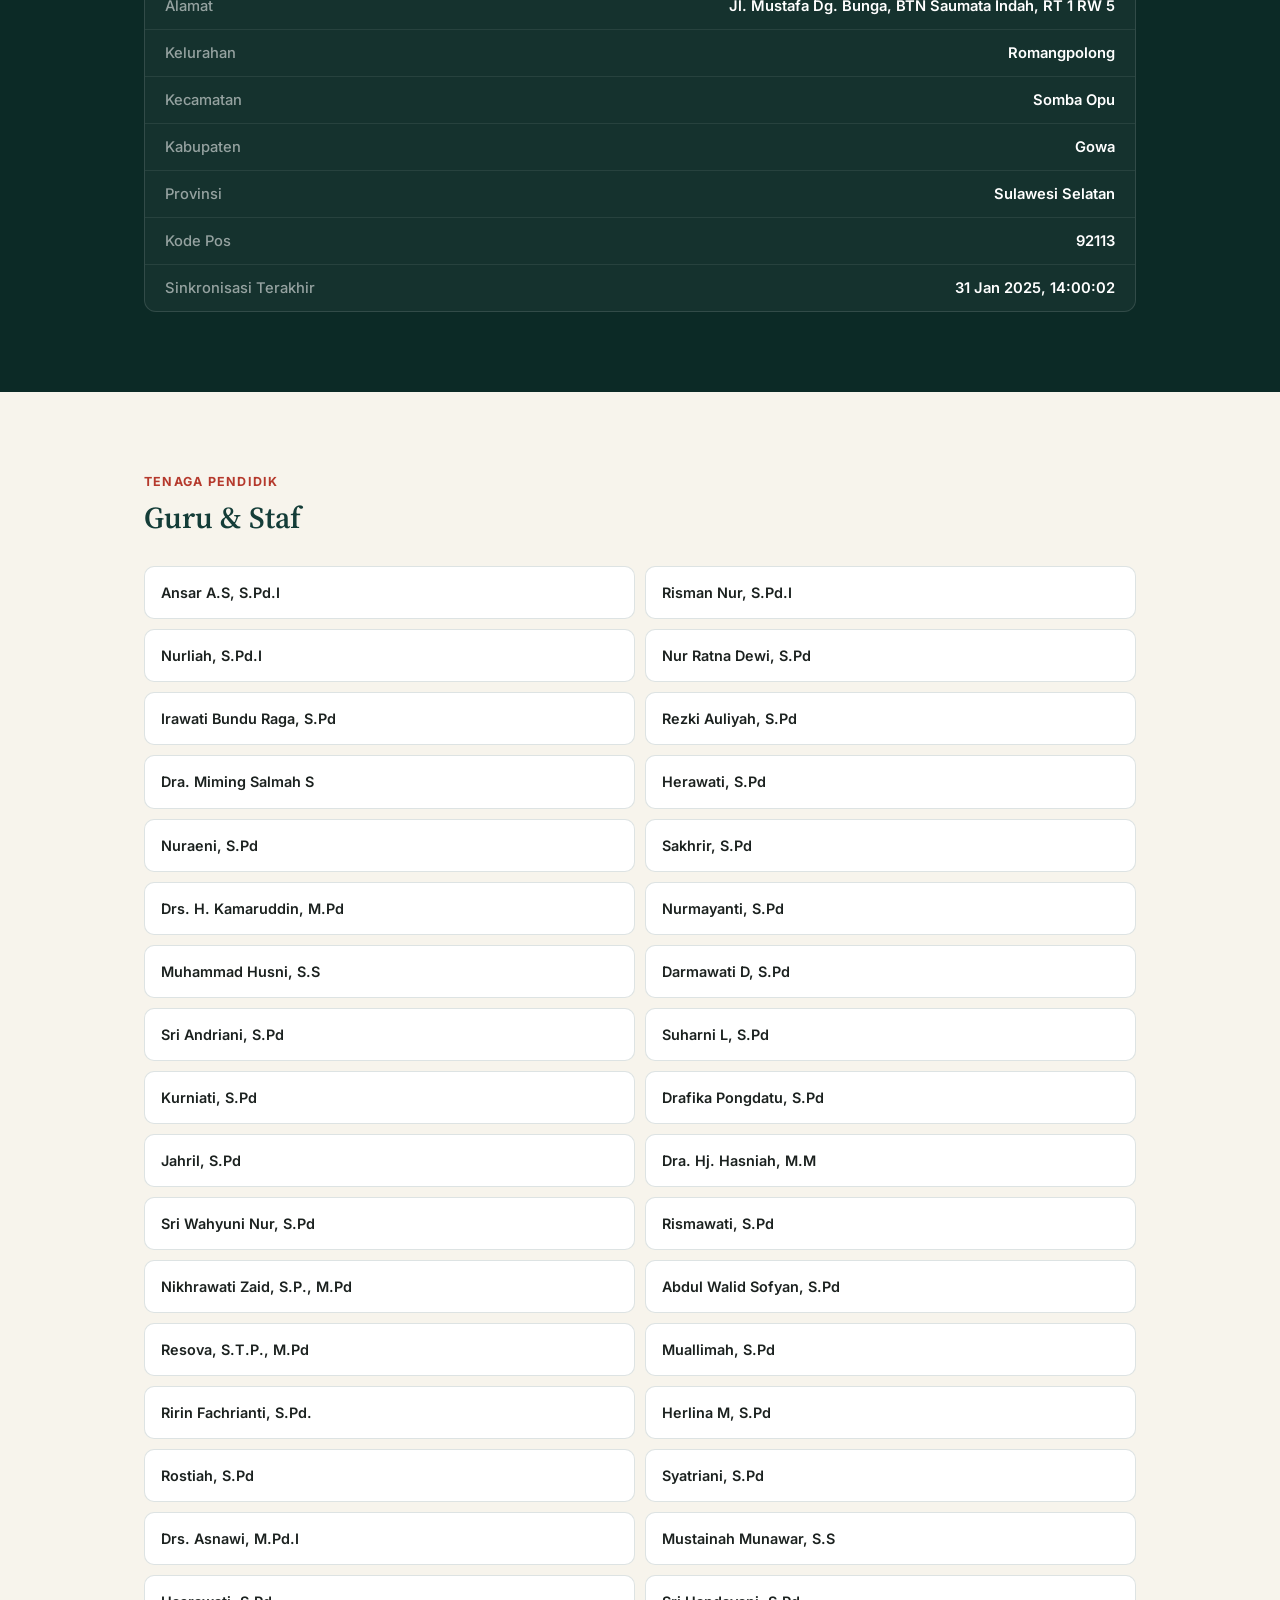
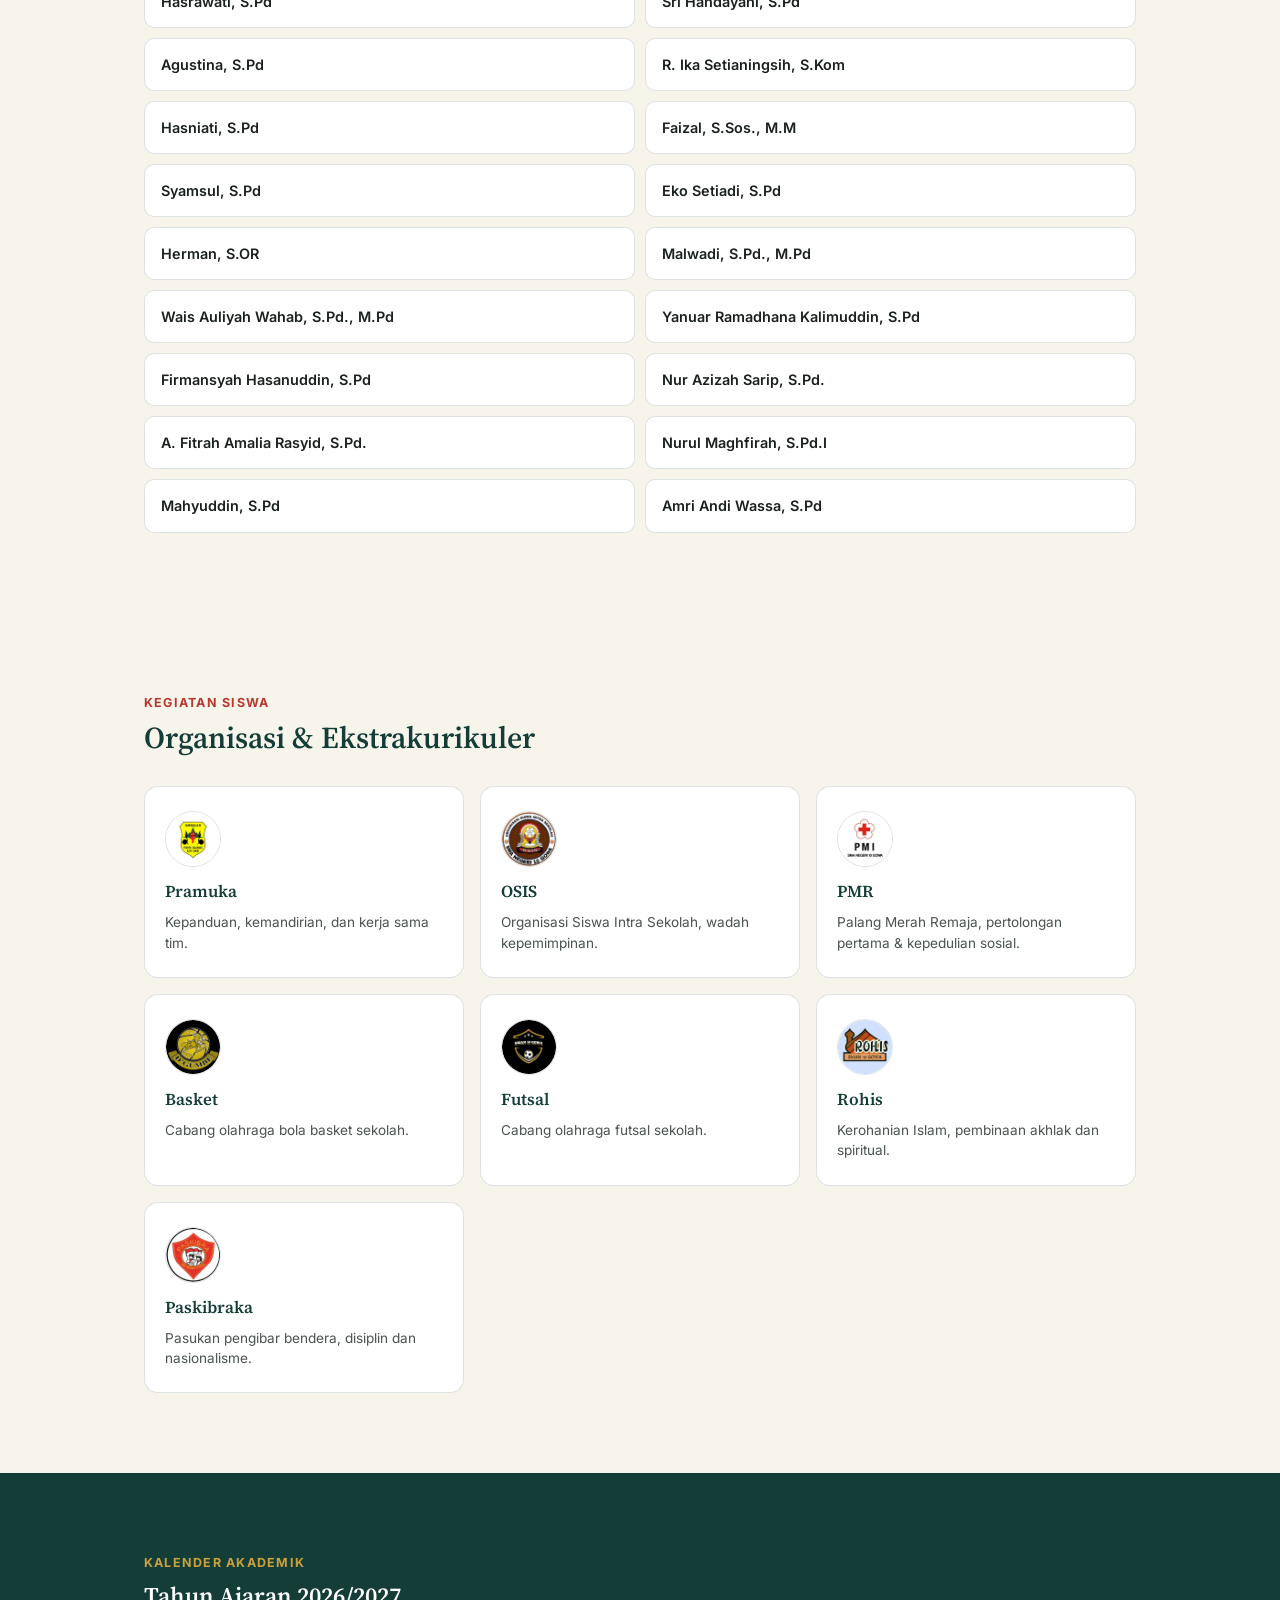
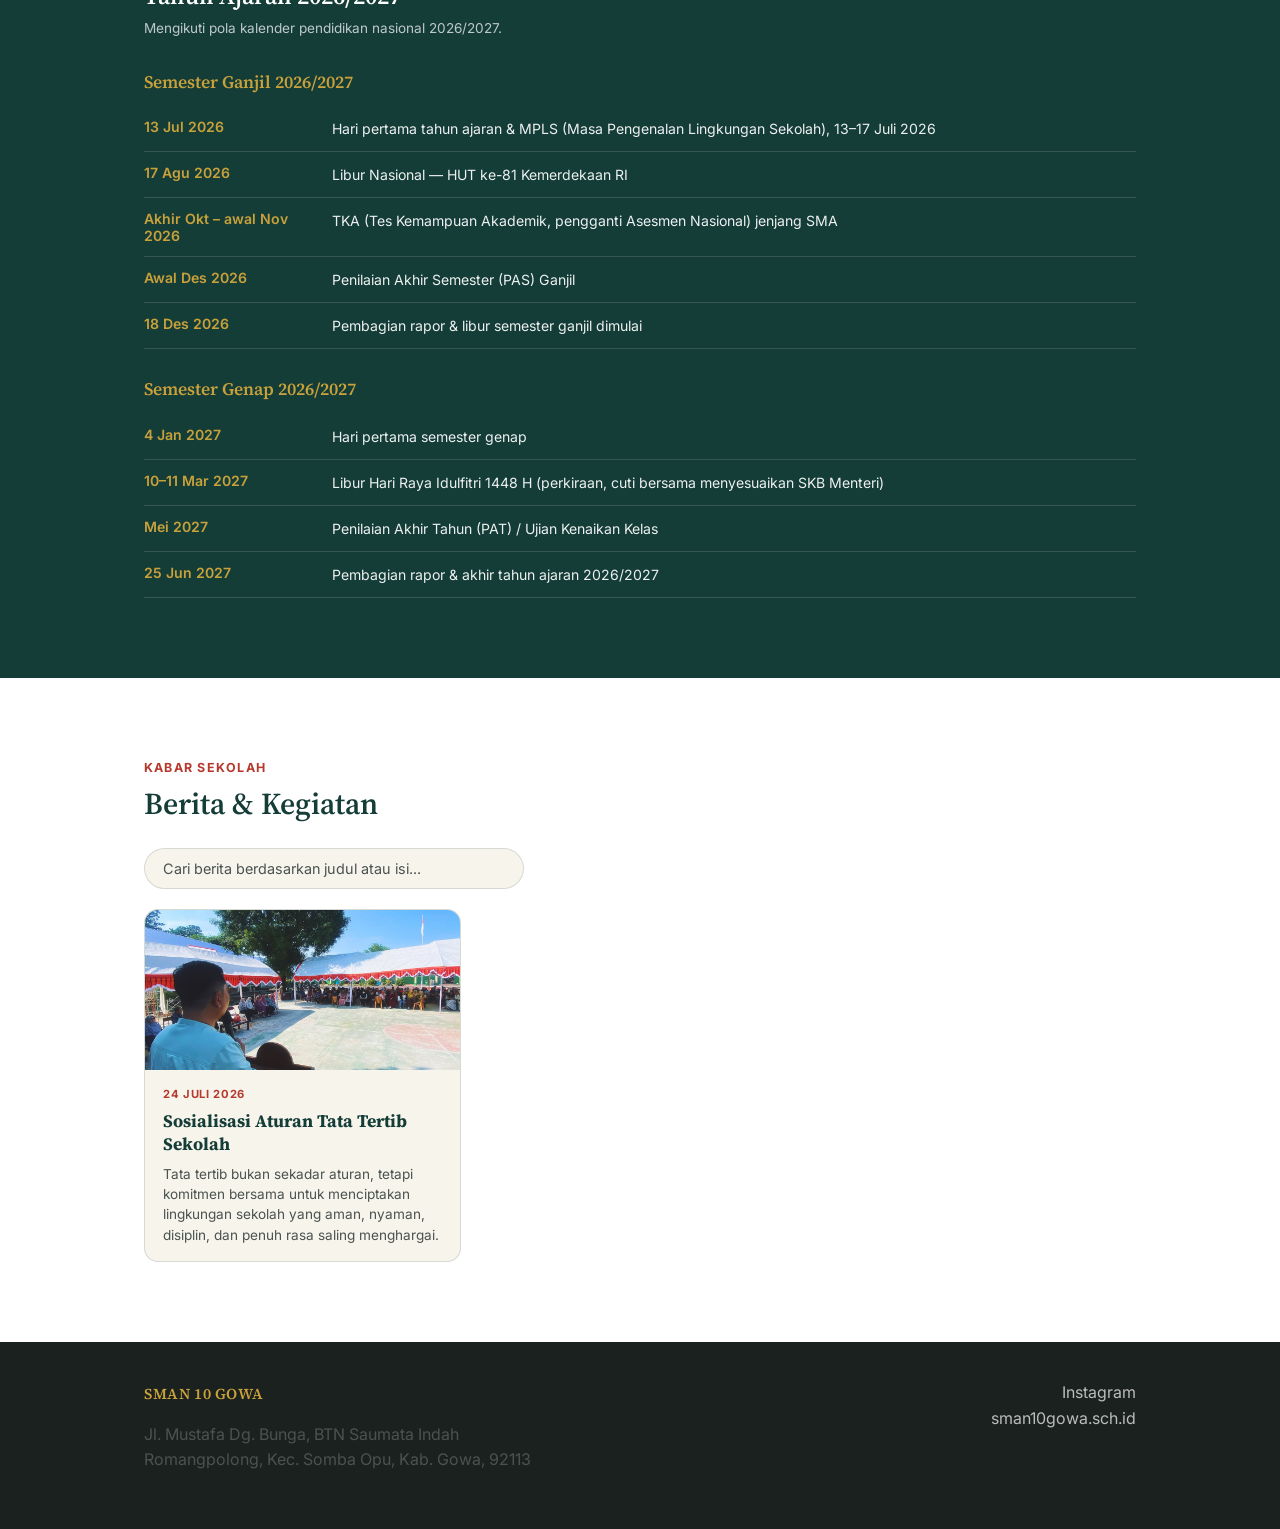
==== commit f36d1722: "Update index.html" ====
--- a/index.html
+++ b/index.html
@@ -40,7 +40,7 @@
       yang membangun asisten belajar cerdas untuk membantu siswa memahami pelajaran dengan cara yang lebih personal.
     </p>
     <p class="popup-text">
-      Penasaran? Coba ngobrol langsung dengan asisten AI belajar kami, NEXUS EDU.
+      Penasaran? Coba ngobrol langsung dengan asisten AI belajar kami, SmansegPintar.
     </p>
     <div class="popup-actions">
       <a href="https://poe.com/NexusEducation" target="_blank" rel="noopener" class="popup-cta">Coba NEXUS EDU</a>
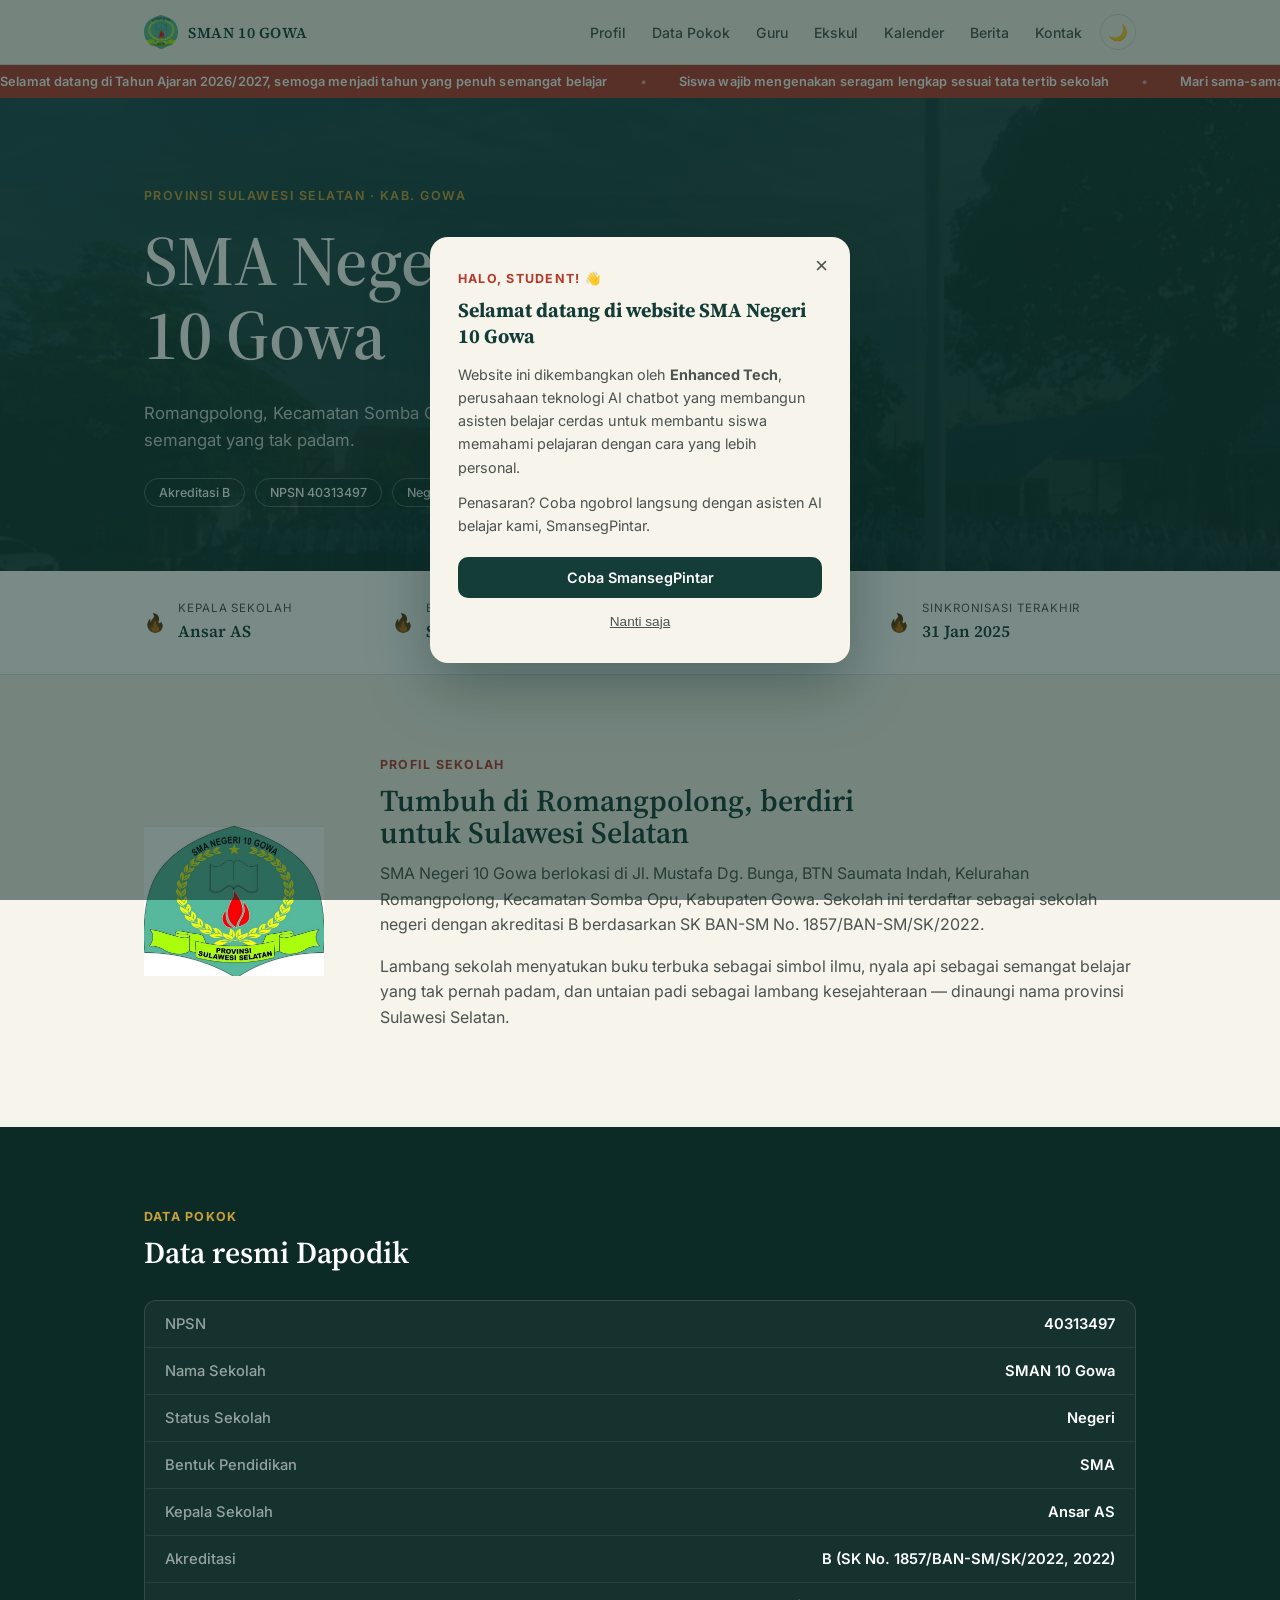
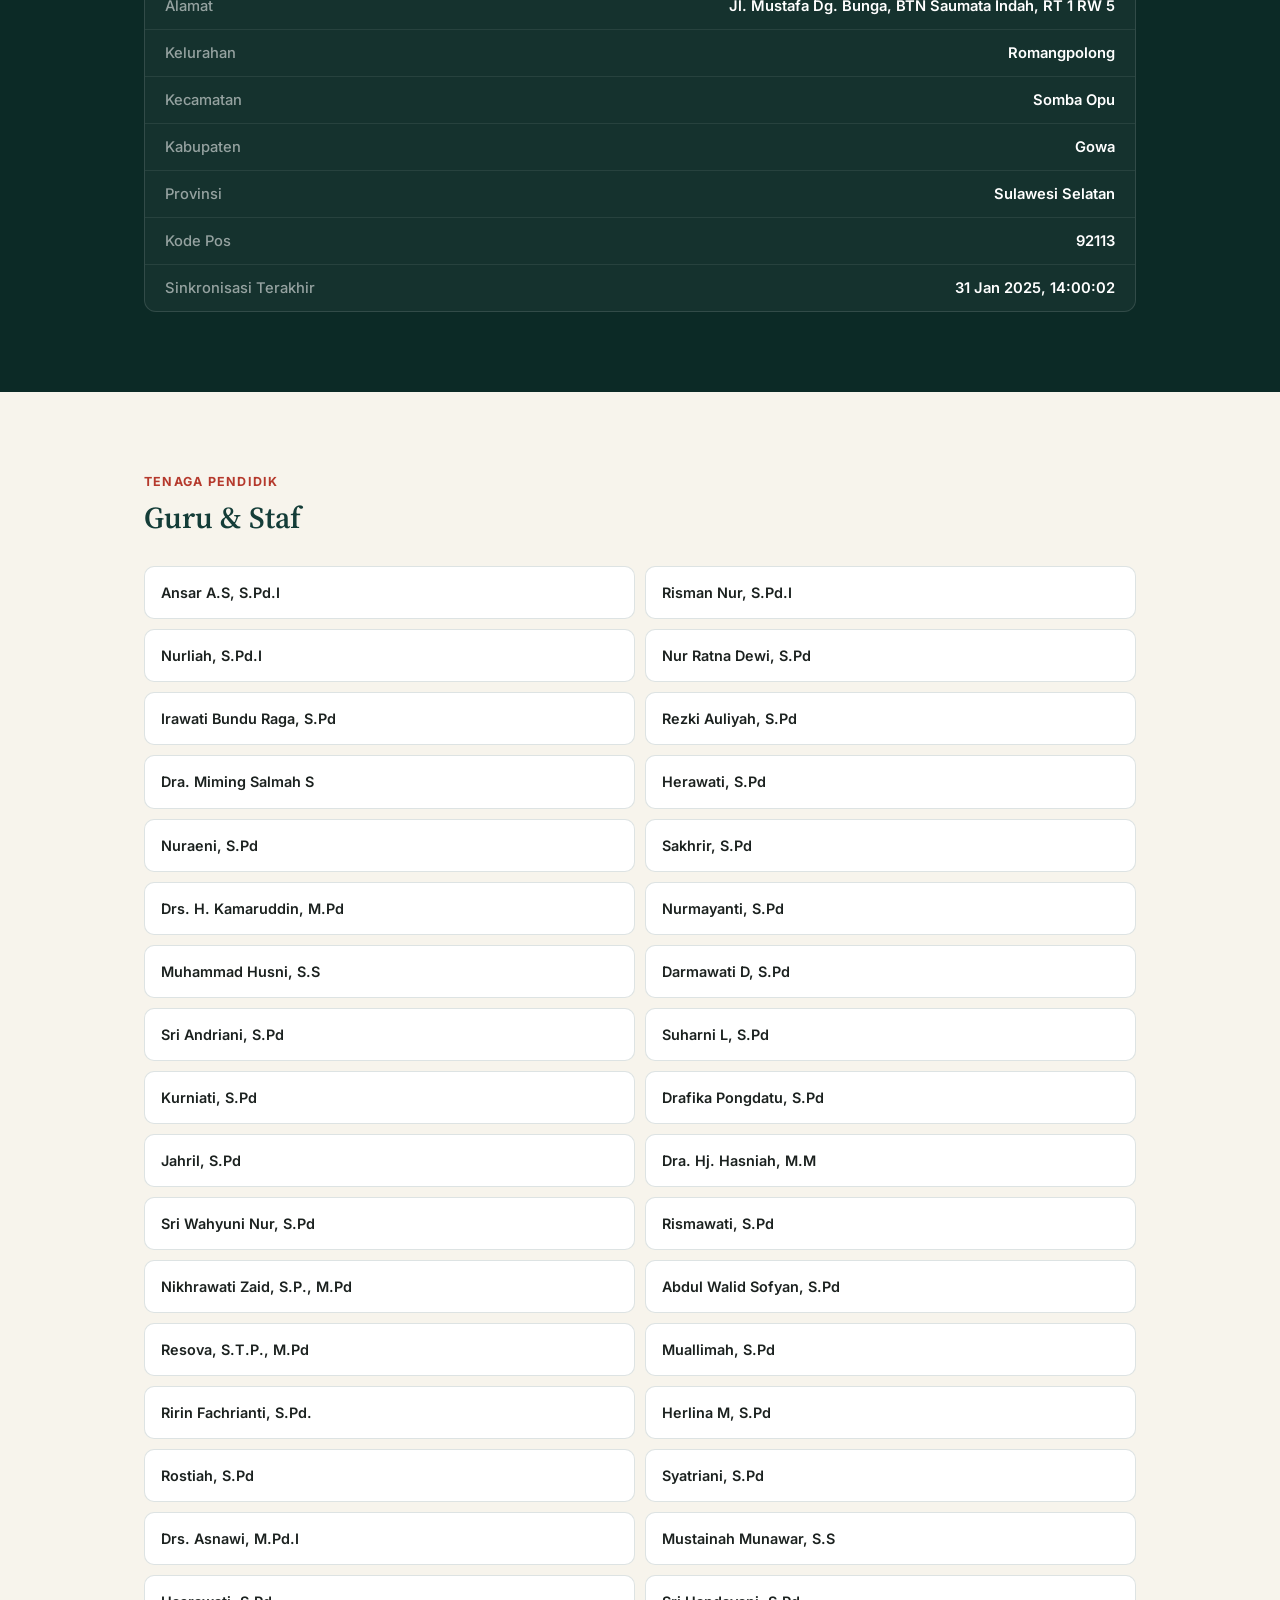
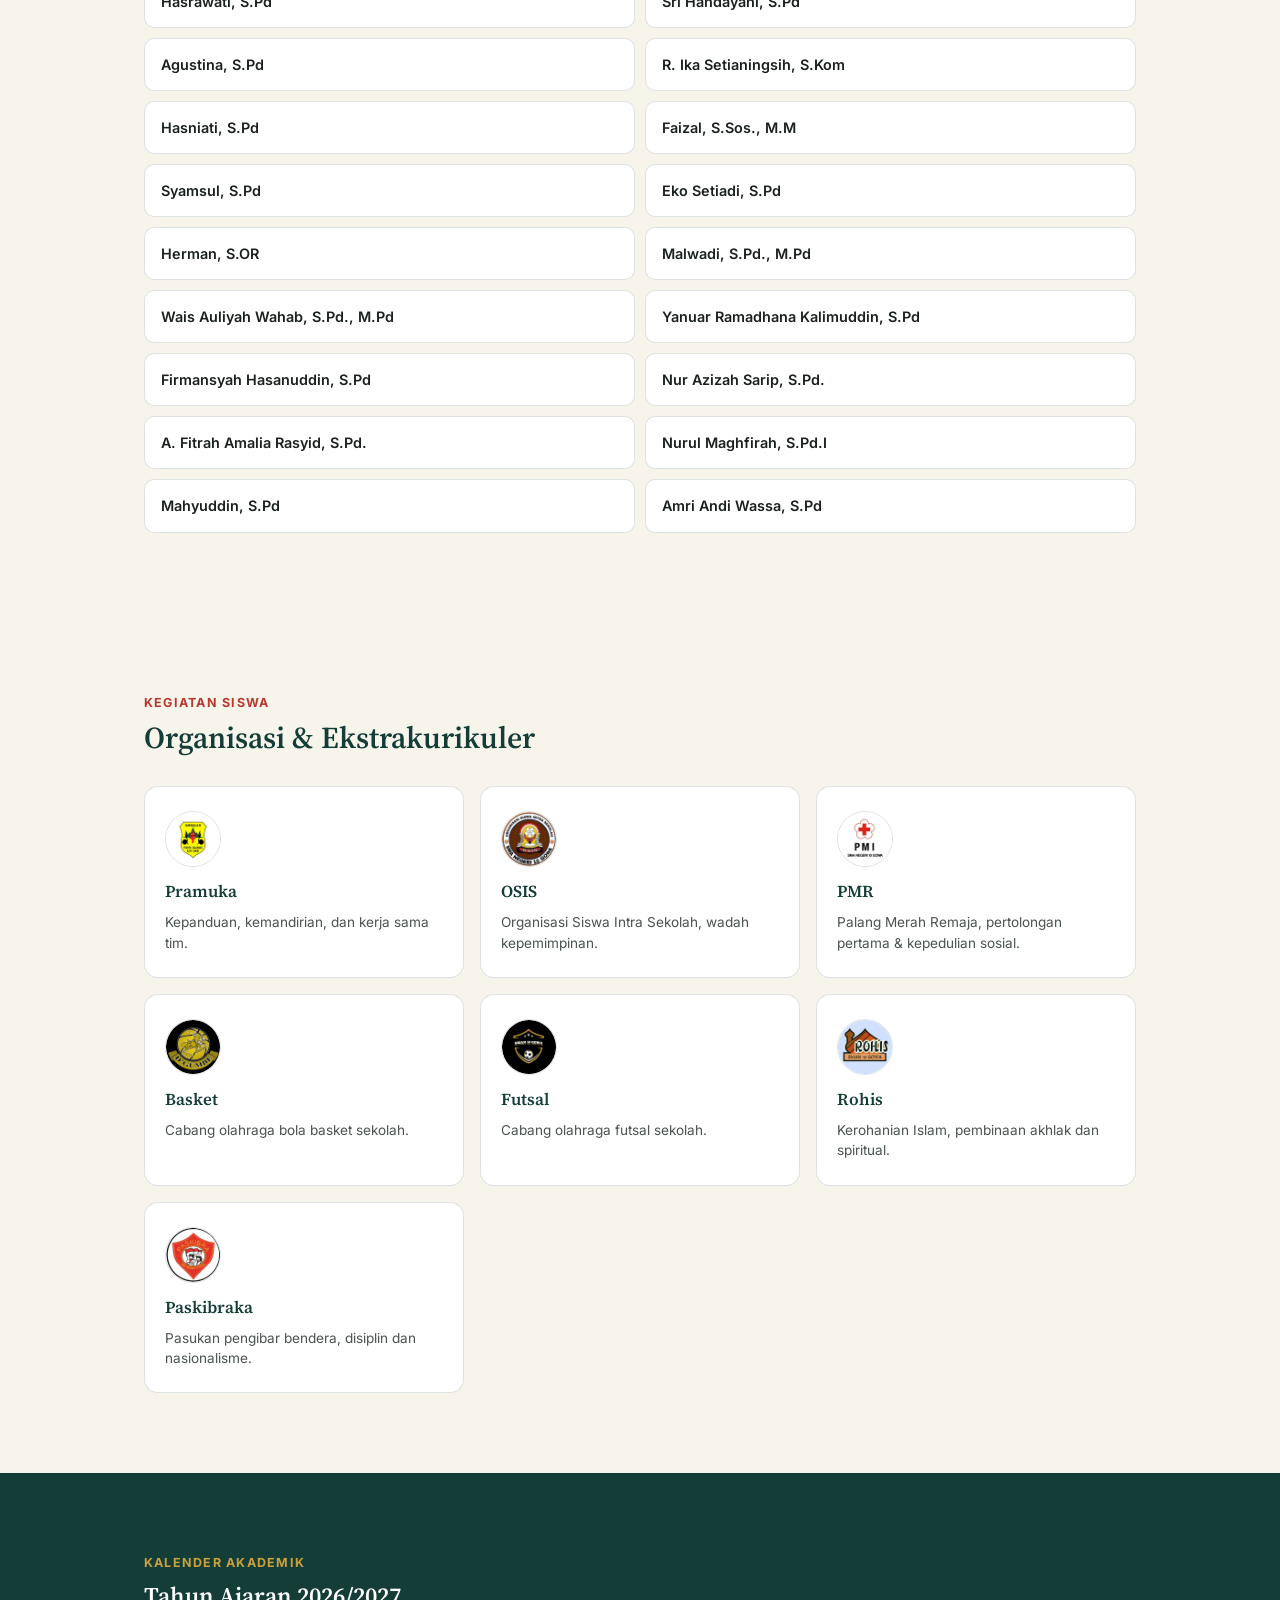
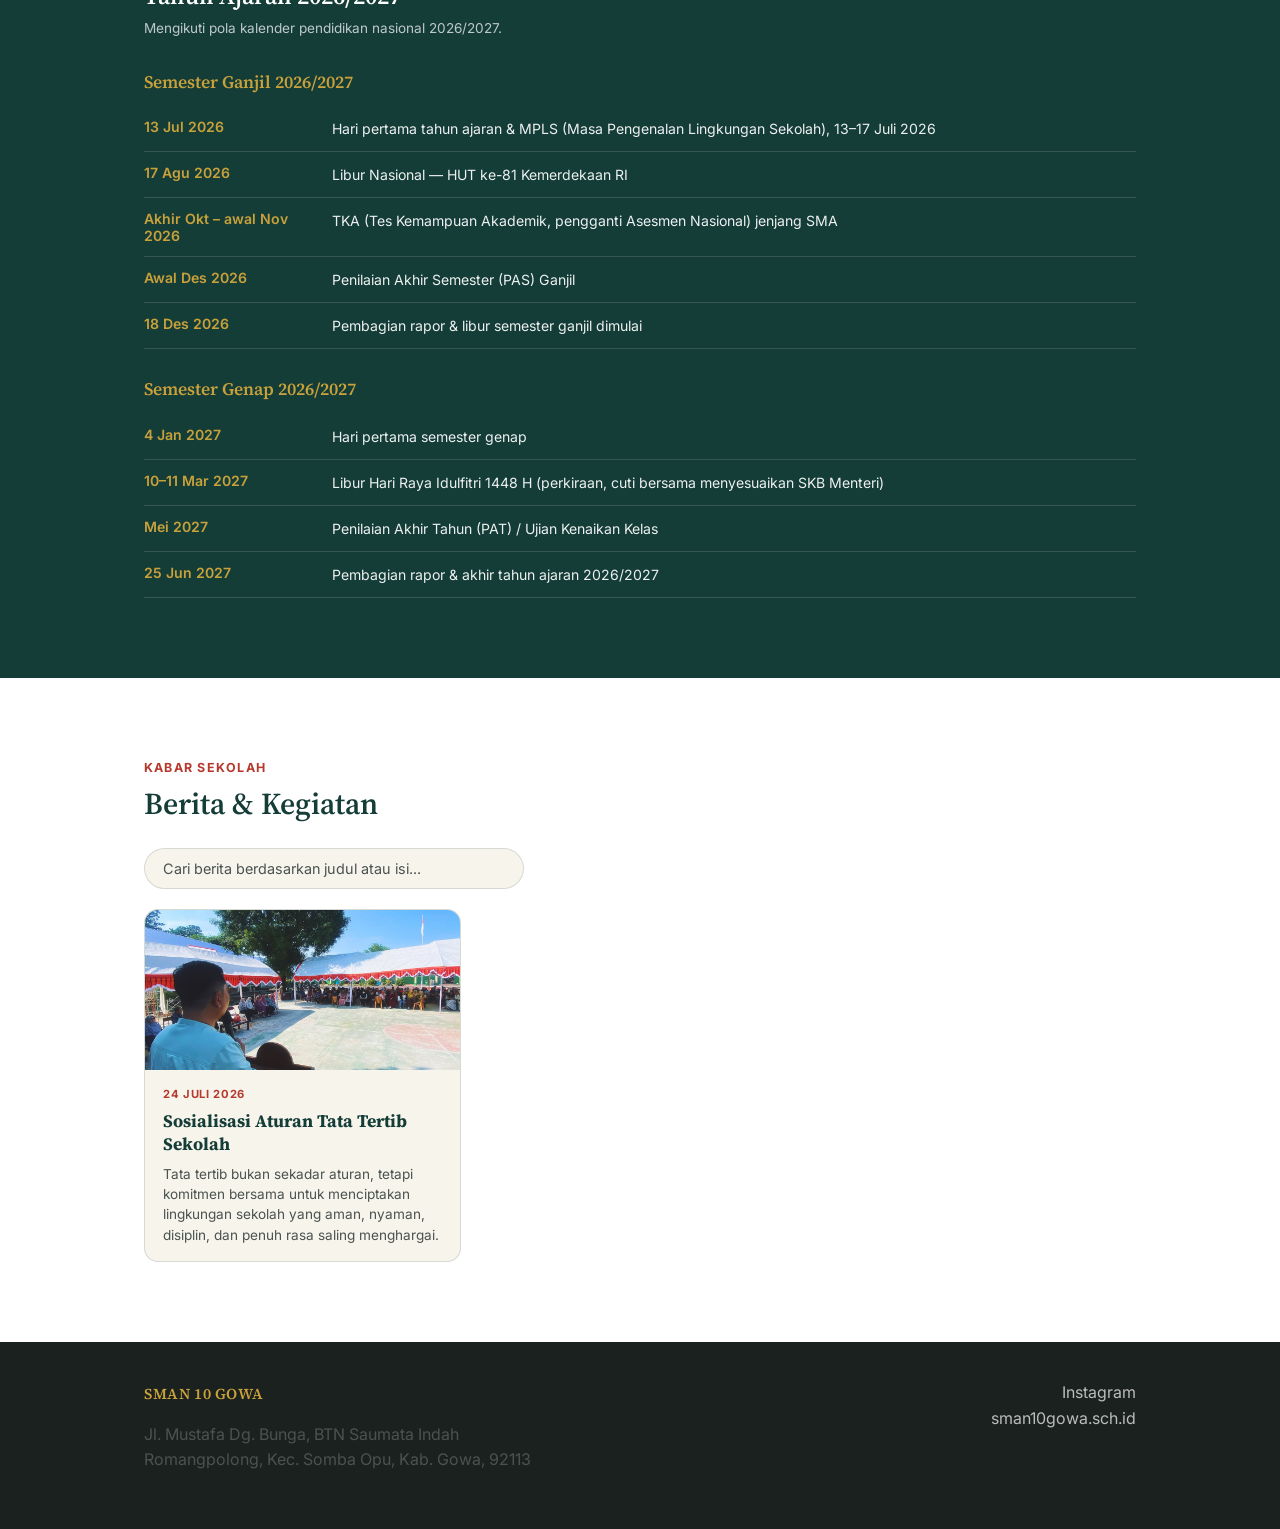
==== commit b46bad85: "Update index.html" ====
--- a/index.html
+++ b/index.html
@@ -43,7 +43,7 @@
       Penasaran? Coba ngobrol langsung dengan asisten AI belajar kami, SmansegPintar.
     </p>
     <div class="popup-actions">
-      <a href="https://poe.com/NexusEducation" target="_blank" rel="noopener" class="popup-cta">Coba NEXUS EDU</a>
+      <a href="https://poe.com/NexusEducation" target="_blank" rel="noopener" class="popup-cta">Coba SmansegPintar</a>
       <button id="popup-dismiss" class="popup-dismiss">Nanti saja</button>
     </div>
   </div>
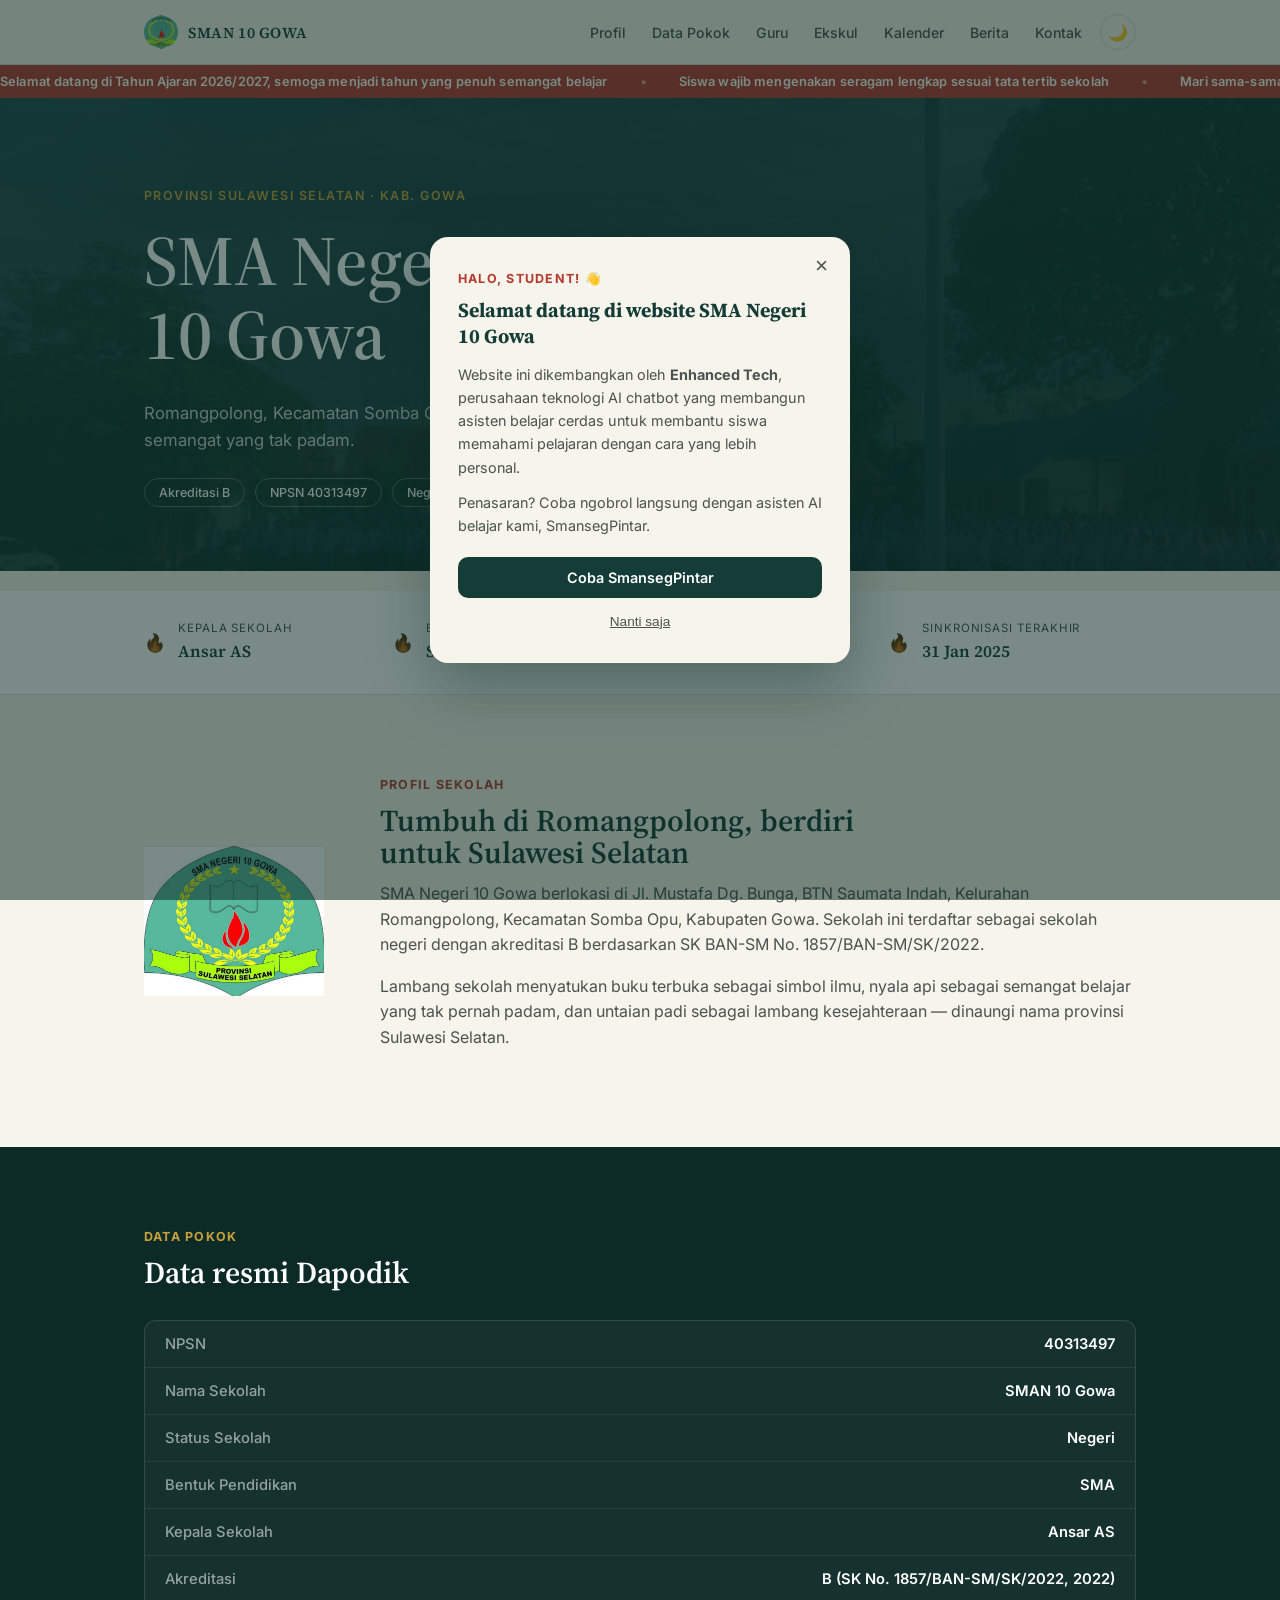
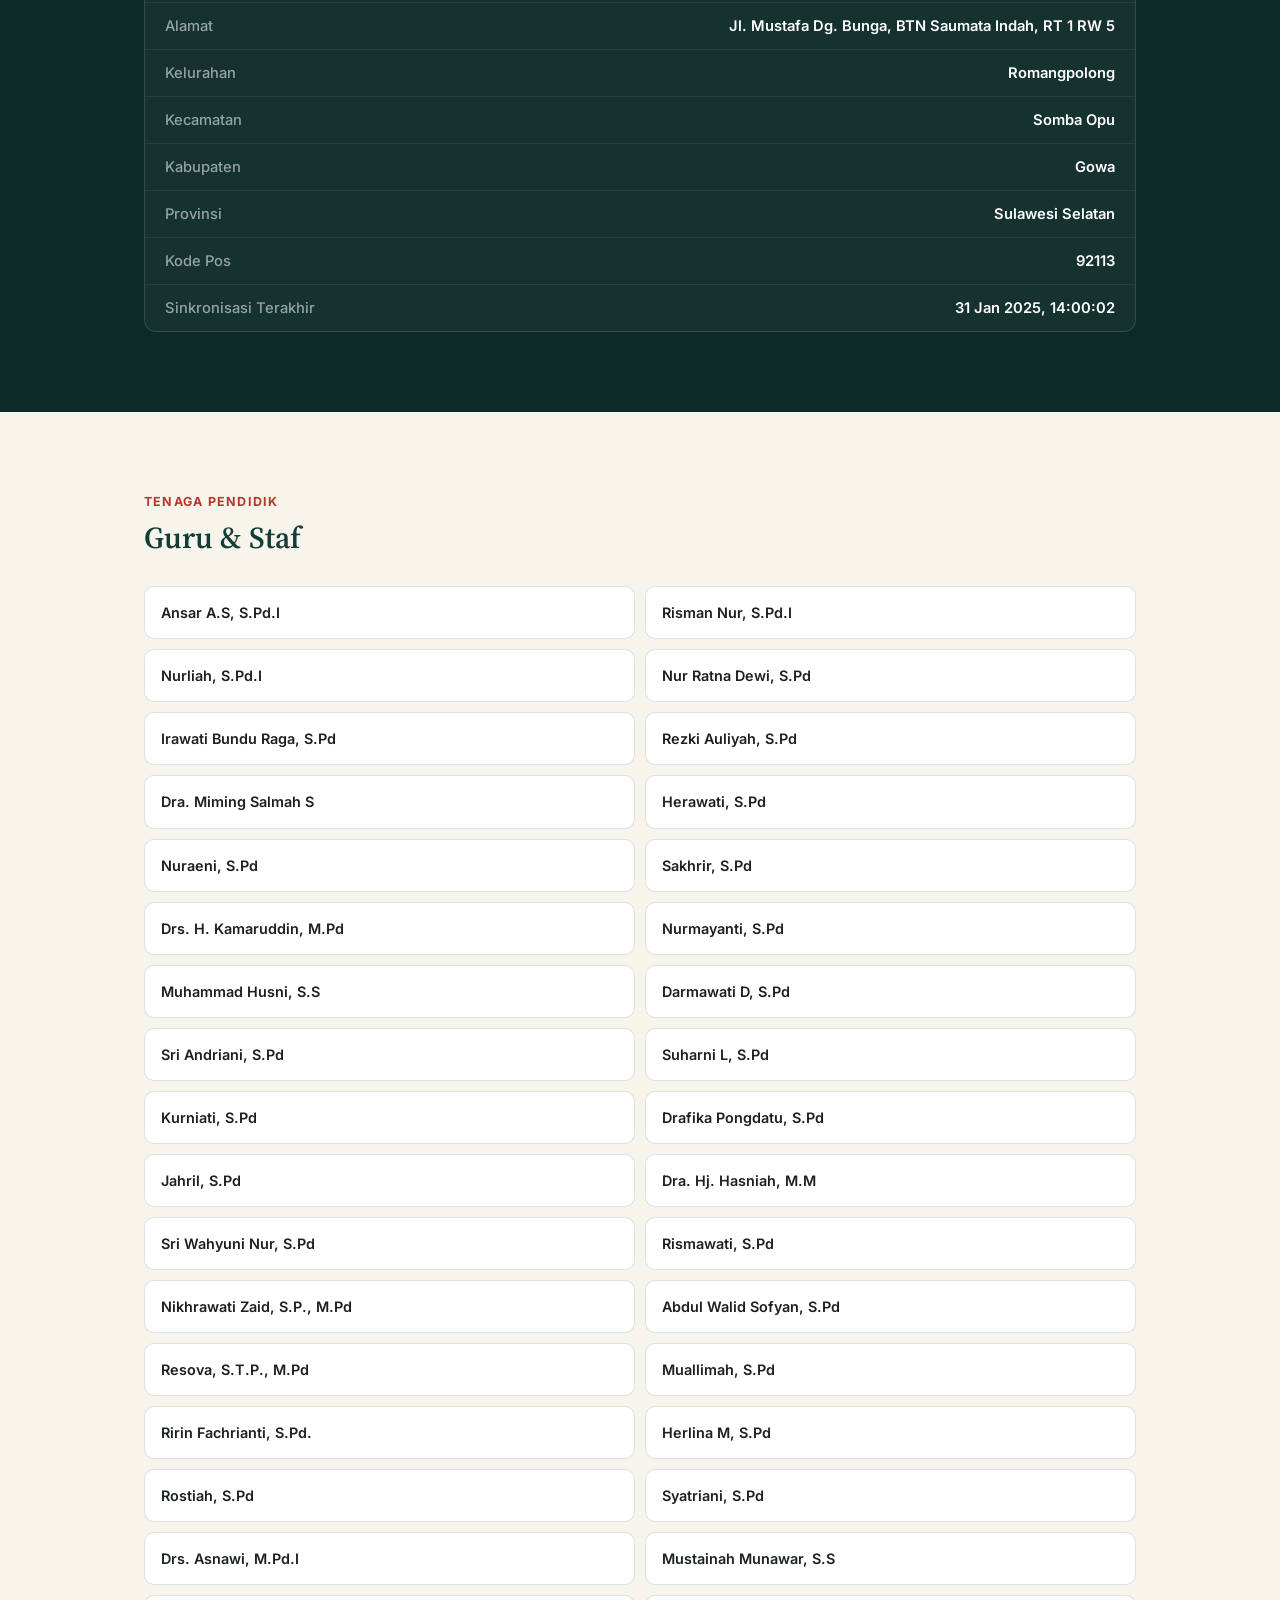
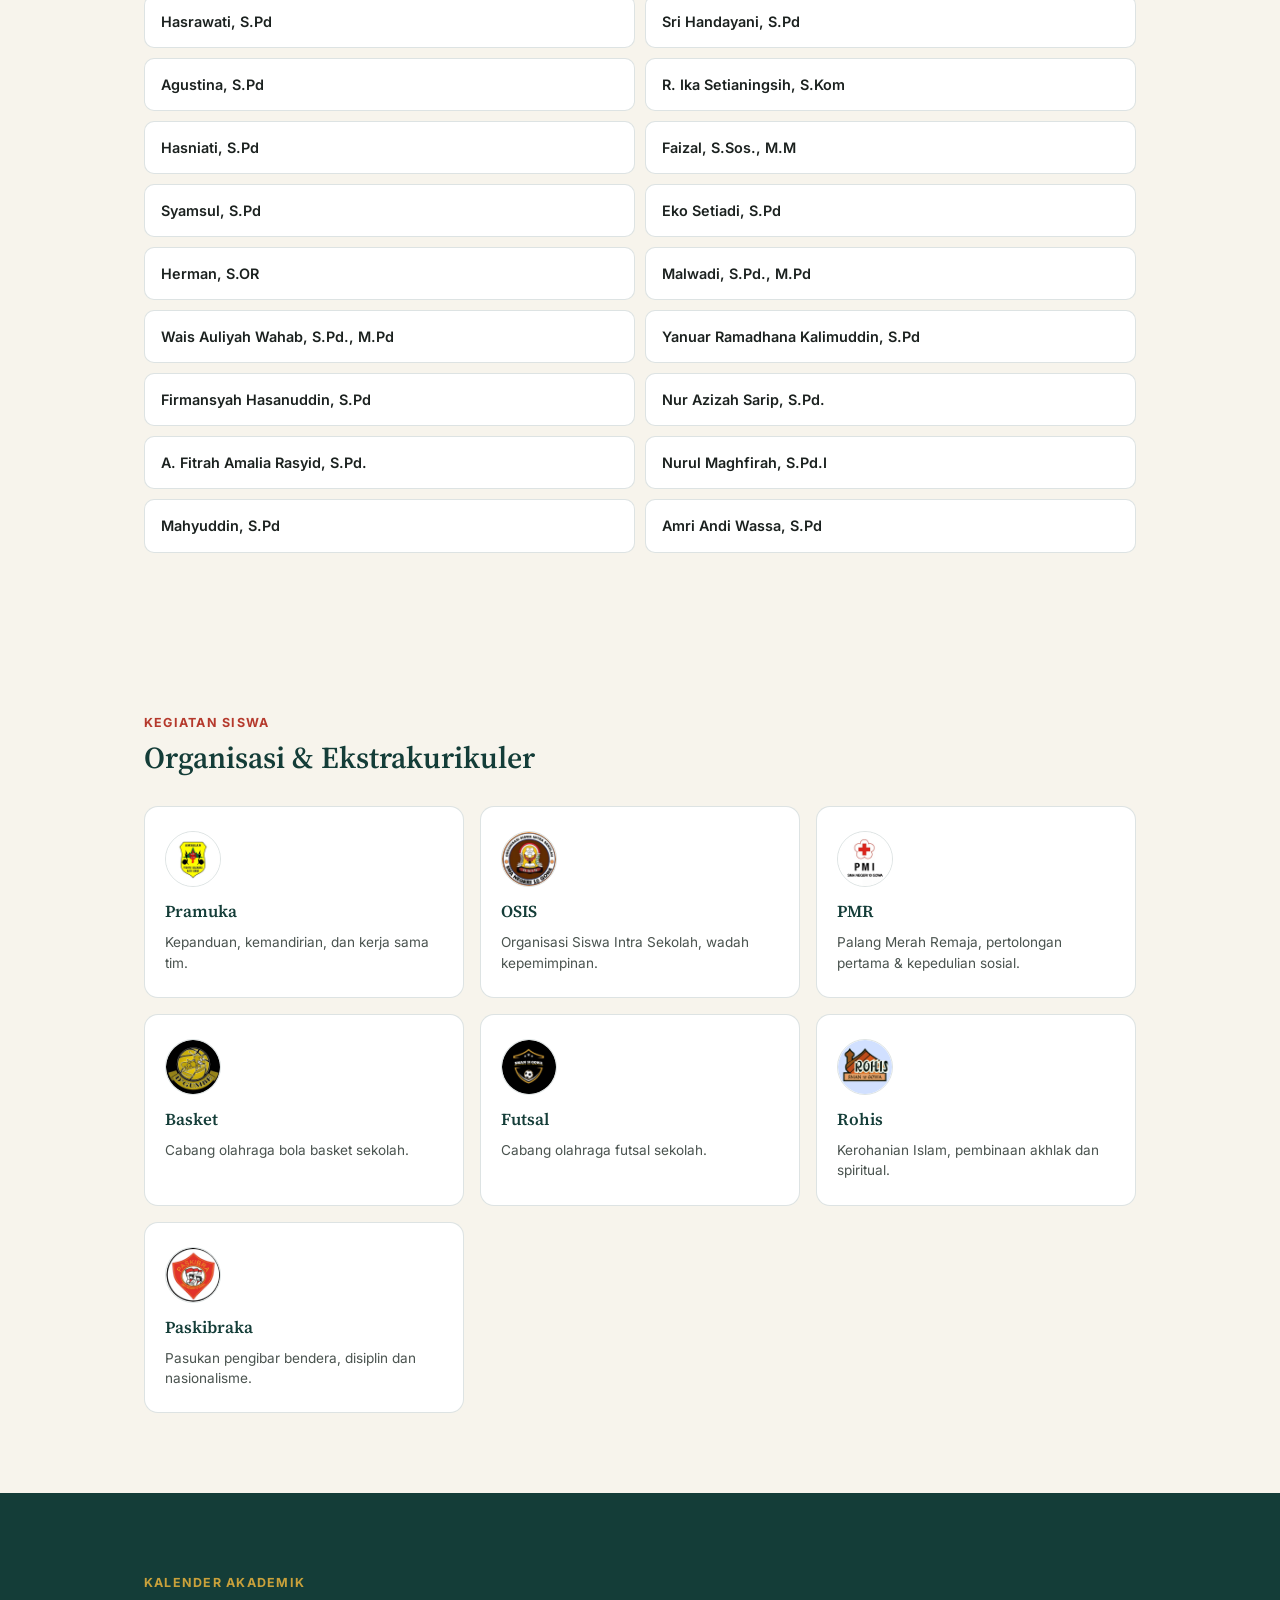
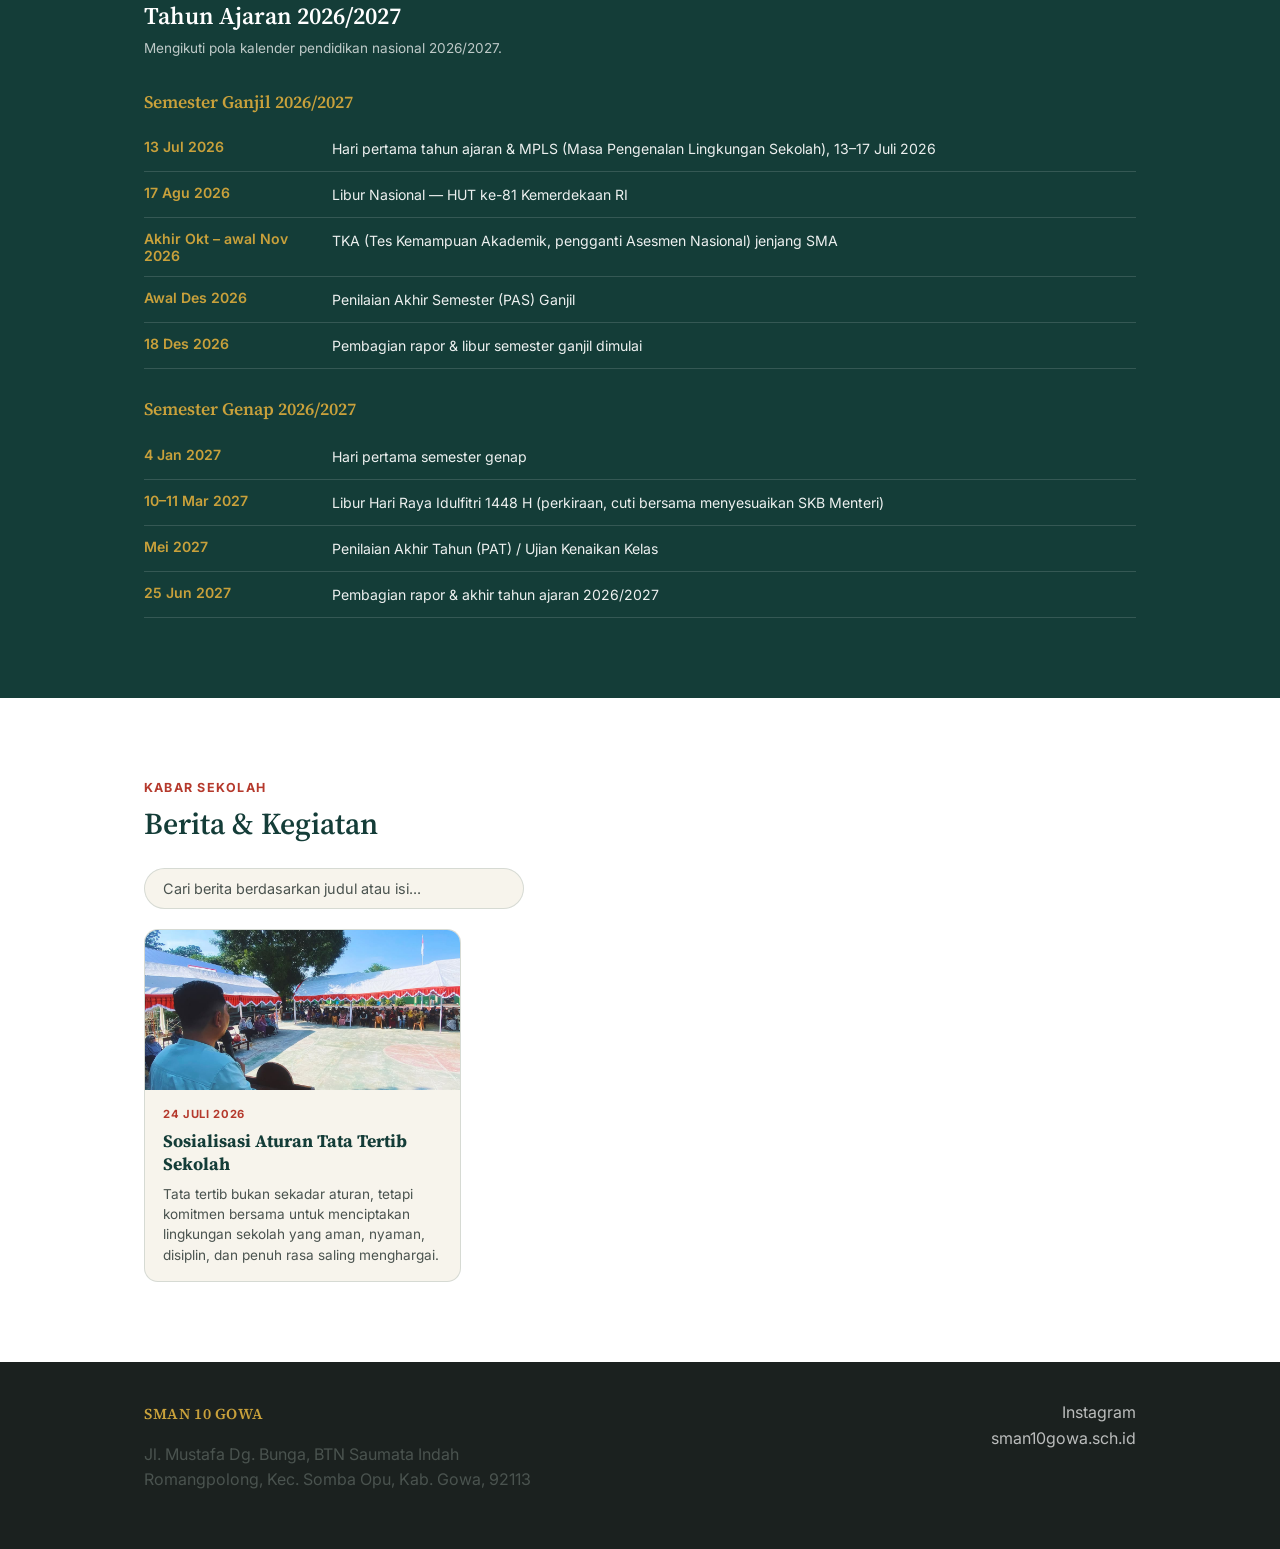
==== commit be1c4d53: "Add files via upload" ====
--- a/index.html
+++ b/index.html
@@ -43,7 +43,7 @@
       Penasaran? Coba ngobrol langsung dengan asisten AI belajar kami, SmansegPintar.
     </p>
     <div class="popup-actions">
-      <a href="https://poe.com/NexusEducation" target="_blank" rel="noopener" class="popup-cta">Coba SmansegPintar</a>
+      <a href="https://poe.com/SmansegPintar" target="_blank" rel="noopener" class="popup-cta">Coba SmansegPintar</a>
       <button id="popup-dismiss" class="popup-dismiss">Nanti saja</button>
     </div>
   </div>
@@ -90,6 +90,10 @@
       </div>
     </div>
   </section>
+
+  <div class="cta-float-wrap">
+    <a href="https://poe.com/SmansegPintar" target="_blank" rel="noopener" class="cta-float-btn">✨ Coba SmansegPintar</a>
+  </div>
 
   <section class="strip">
     <div class="wrap strip-inner">
--- a/style.css
+++ b/style.css
@@ -138,6 +138,31 @@
   padding:6px 14px; border-radius:999px;
 }
 
+/* Tombol CTA mengambang (persisten, terpisah dari popup) */
+.cta-float-wrap{
+  position:relative;
+  display:flex; justify-content:center;
+  margin-top:-26px;
+  z-index:15;
+}
+.cta-float-btn{
+  display:inline-flex; align-items:center; gap:8px;
+  background:var(--teal); color:#fff;
+  font-weight:600; font-size:.92rem;
+  padding:14px 26px; border-radius:999px;
+  box-shadow:0 16px 32px rgba(20,61,56,0.35);
+  transition:transform .2s ease, background .2s ease, box-shadow .2s ease;
+  white-space:nowrap;
+}
+.cta-float-btn:hover{
+  background:var(--teal-deep);
+  transform:translateY(-3px);
+  box-shadow:0 20px 38px rgba(20,61,56,0.4);
+}
+@media (max-width:480px){
+  .cta-float-btn{font-size:.85rem; padding:12px 20px;}
+}
+
 /* Strip */
 .strip{background:#fff; border-bottom:1px solid var(--line);}
 .strip-inner{
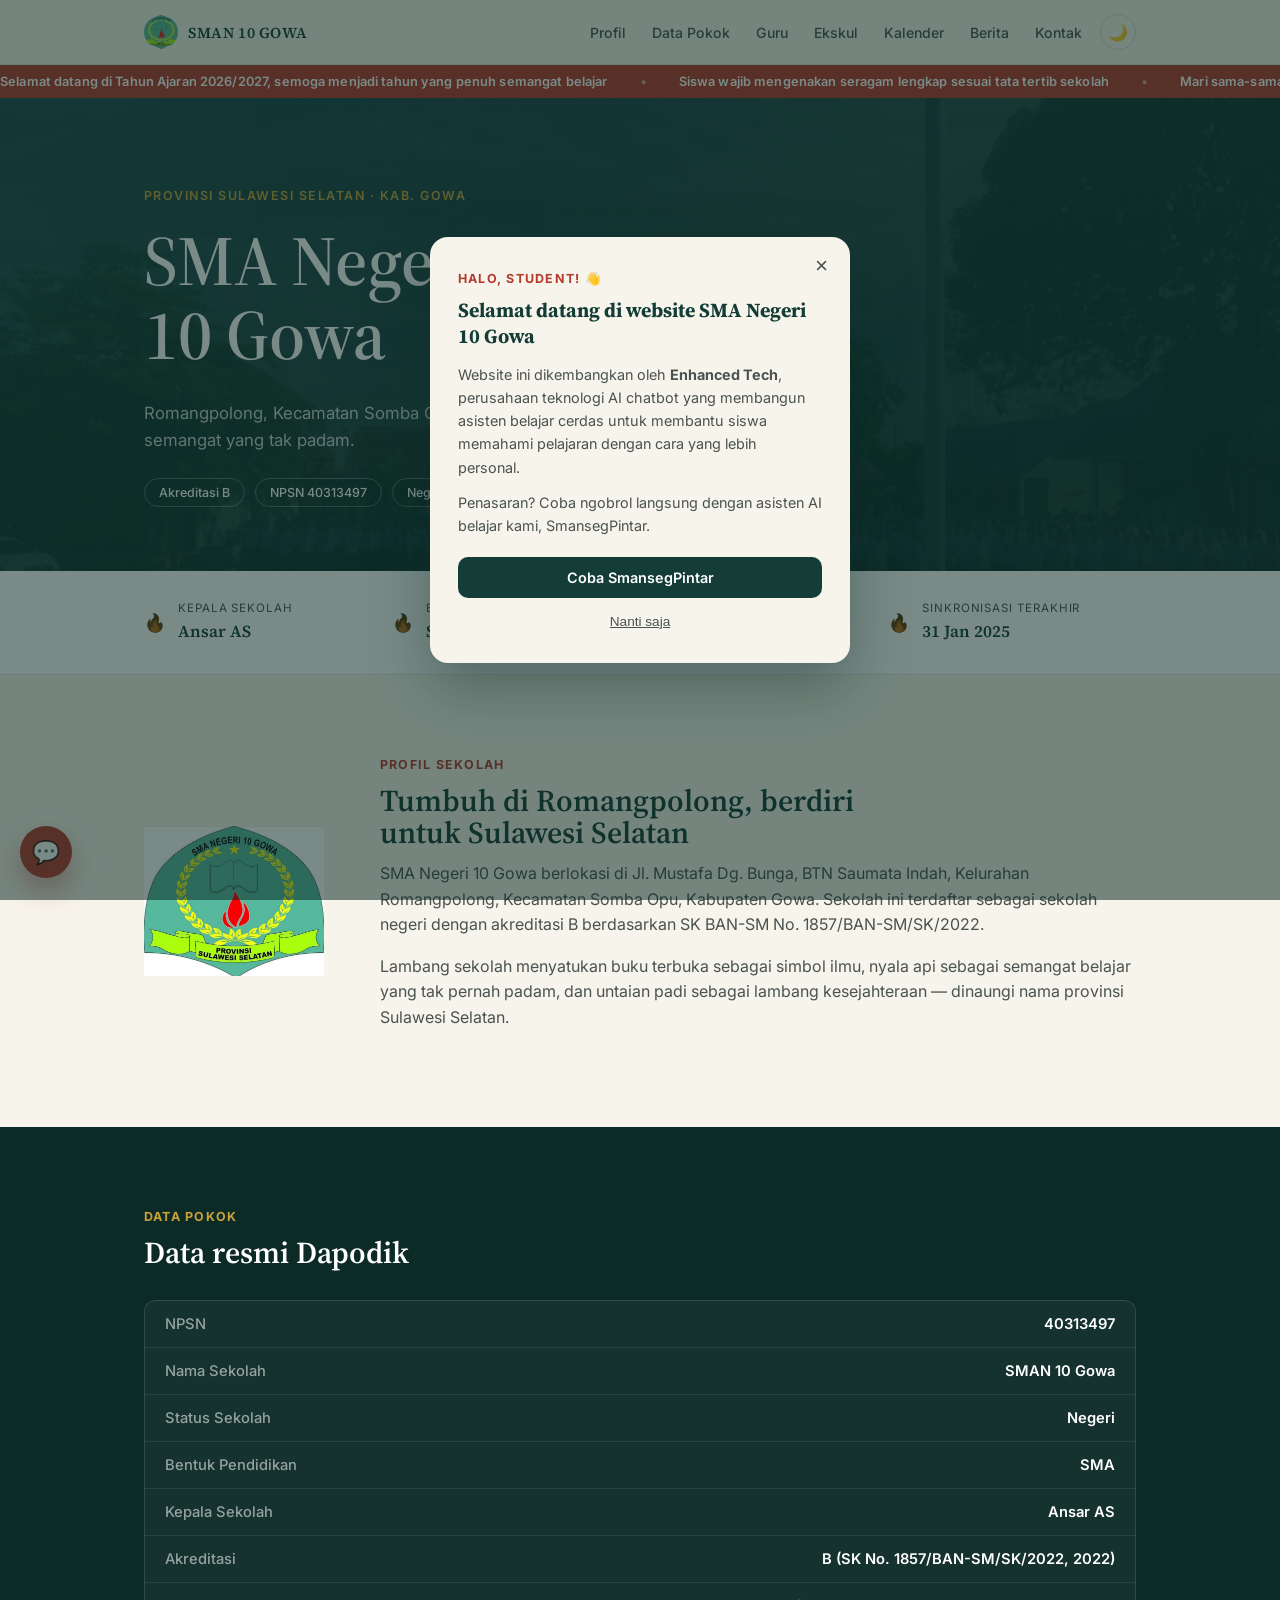
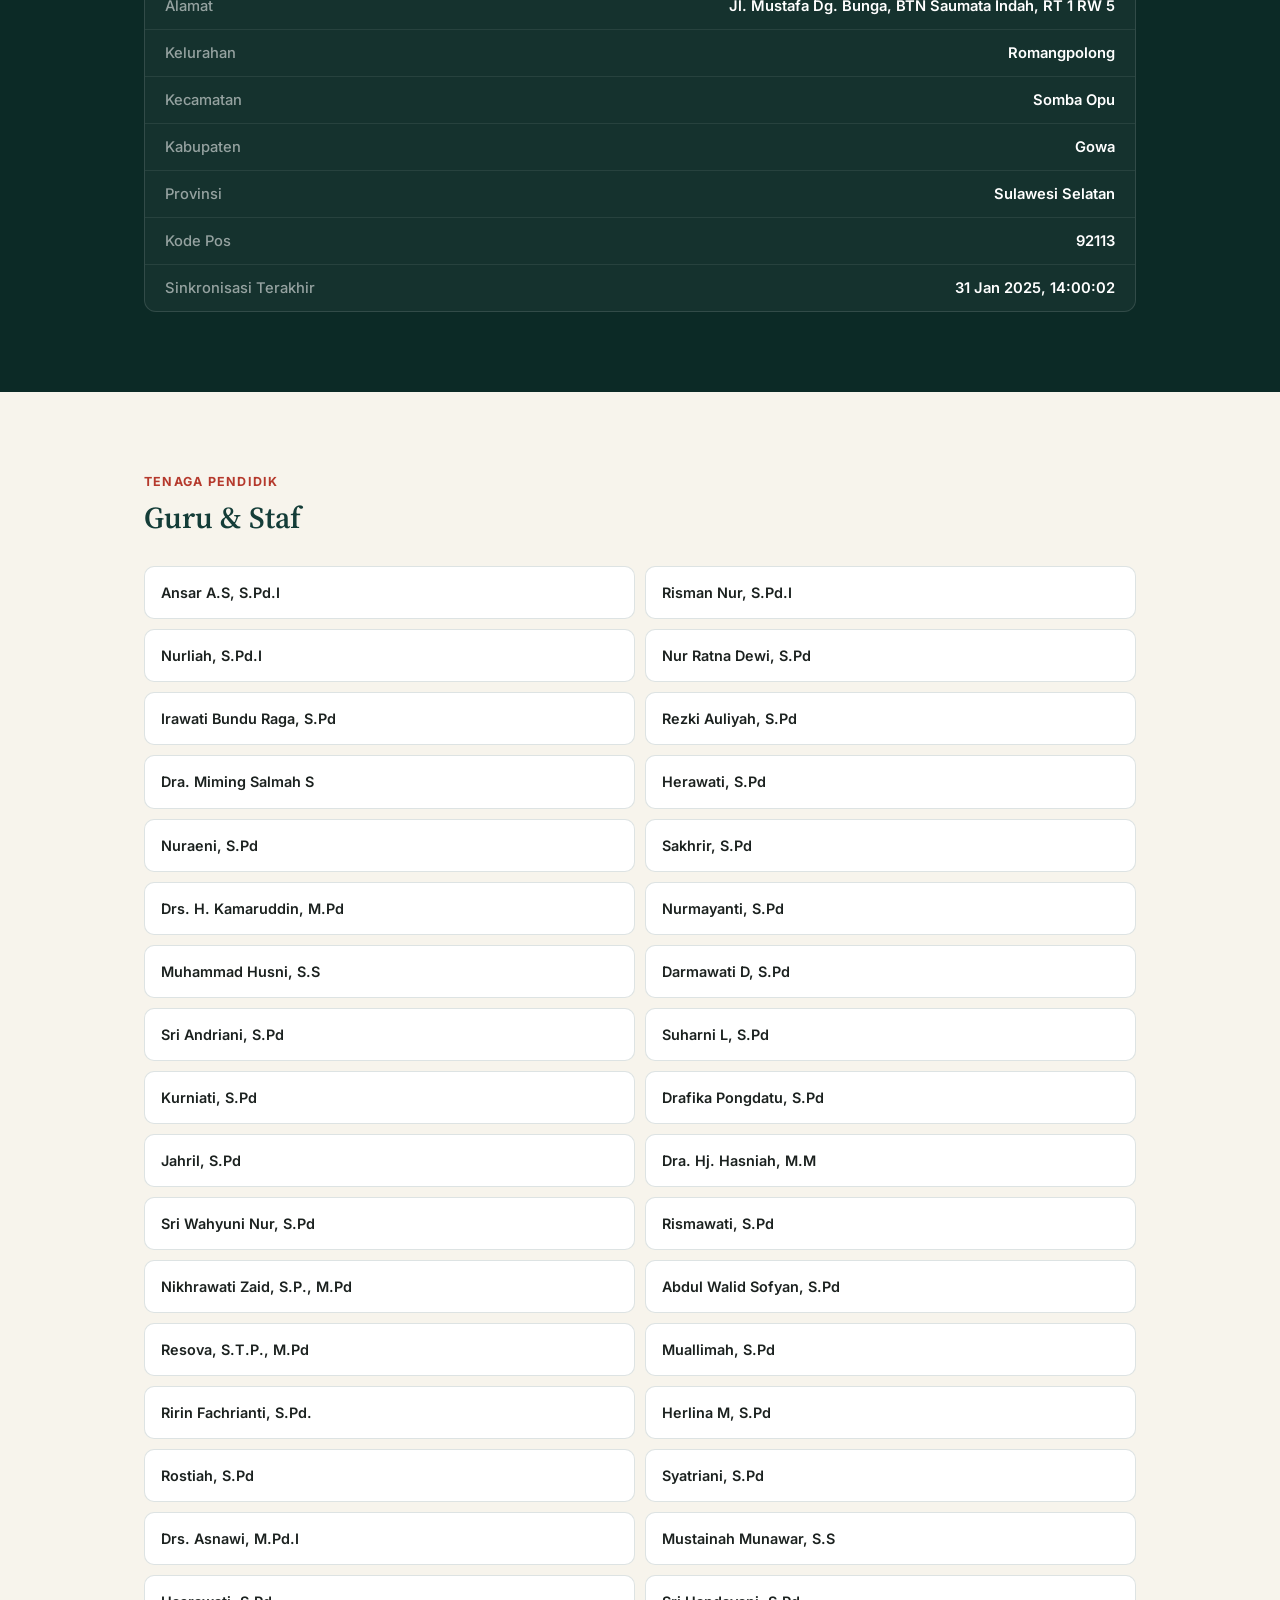
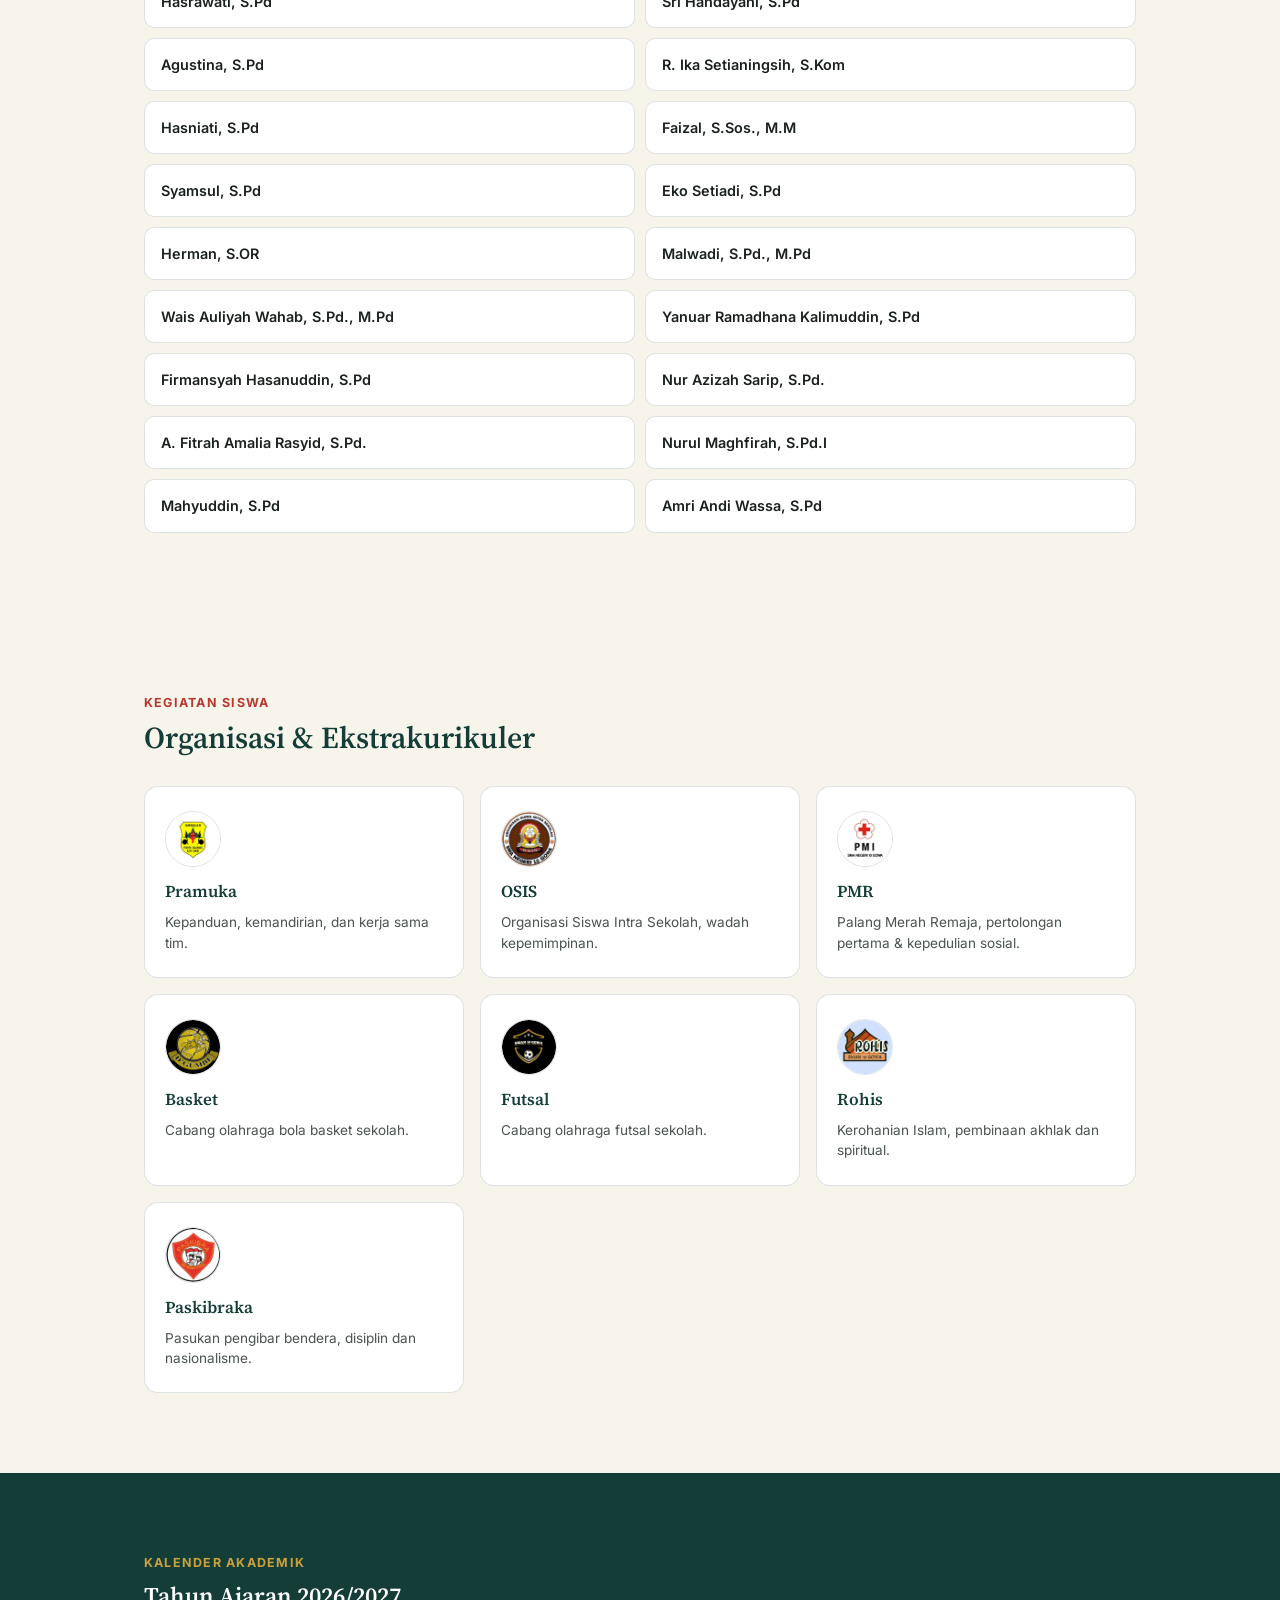
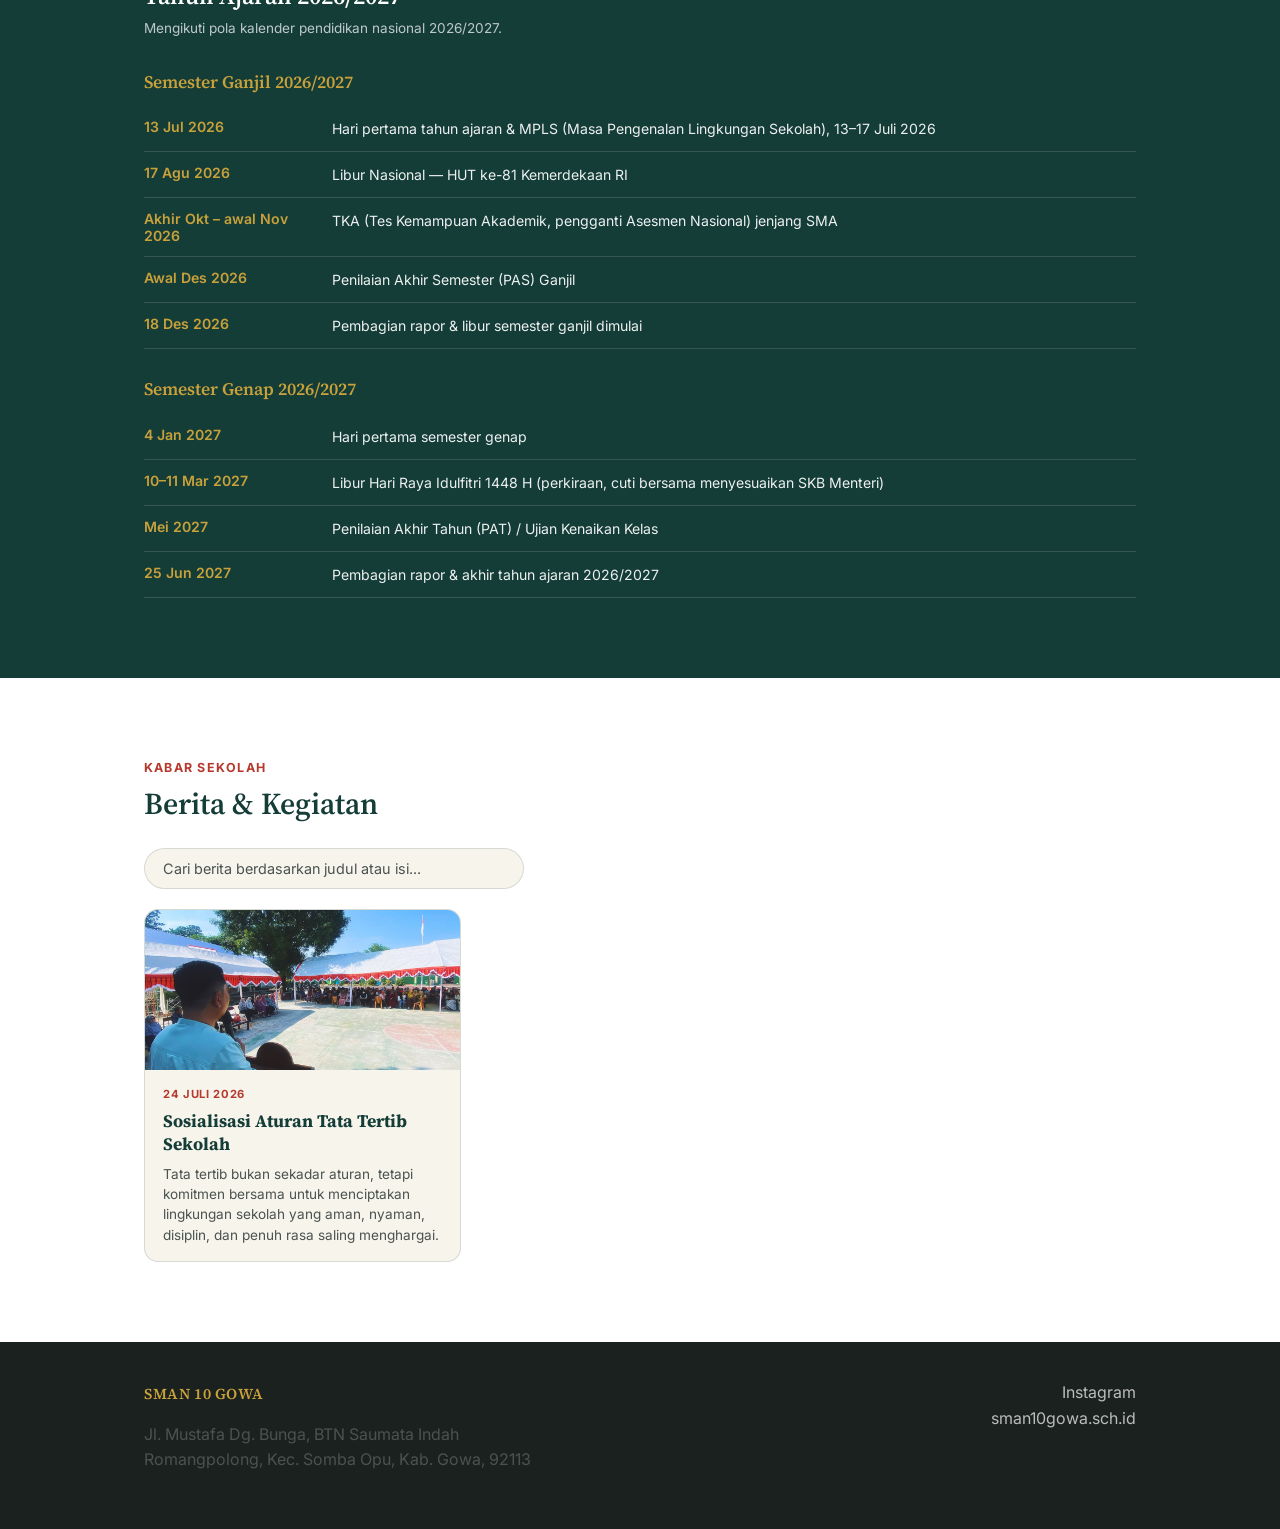
==== commit 26d892c2: "Add files via upload" ====
--- a/index.html
+++ b/index.html
@@ -90,10 +90,6 @@
       </div>
     </div>
   </section>
-
-  <div class="cta-float-wrap">
-    <a href="https://poe.com/SmansegPintar" target="_blank" rel="noopener" class="cta-float-btn">✨ Coba SmansegPintar</a>
-  </div>
 
   <section class="strip">
     <div class="wrap strip-inner">
@@ -304,6 +300,11 @@
   </div>
 </footer>
 
+<a href="https://poe.com/SmansegPintar" target="_blank" rel="noopener" class="ai-bubble" aria-label="Coba SmansegPintar" title="Coba SmansegPintar">
+  <span class="ai-bubble-icon">💬</span>
+  <span class="ai-bubble-label">Coba SmansegPintar</span>
+</a>
+
 <button id="back-to-top" class="back-to-top" aria-label="Kembali ke atas" title="Kembali ke atas">↑</button>
 
 <script src="script.js"></script>
--- a/style.css
+++ b/style.css
@@ -138,29 +138,47 @@
   padding:6px 14px; border-radius:999px;
 }
 
-/* Tombol CTA mengambang (persisten, terpisah dari popup) */
-.cta-float-wrap{
-  position:relative;
-  display:flex; justify-content:center;
-  margin-top:-26px;
-  z-index:15;
-}
-.cta-float-btn{
-  display:inline-flex; align-items:center; gap:8px;
-  background:var(--teal); color:#fff;
-  font-weight:600; font-size:.92rem;
-  padding:14px 26px; border-radius:999px;
-  box-shadow:0 16px 32px rgba(20,61,56,0.35);
-  transition:transform .2s ease, background .2s ease, box-shadow .2s ease;
-  white-space:nowrap;
-}
-.cta-float-btn:hover{
-  background:var(--teal-deep);
-  transform:translateY(-3px);
-  box-shadow:0 20px 38px rgba(20,61,56,0.4);
+/* Bubble chat AI mengambang (persisten, terpisah dari popup) */
+.ai-bubble{
+  position:fixed; left:20px; bottom:22px; z-index:61;
+  display:flex; align-items:center;
+  background:var(--flame); color:#fff;
+  border-radius:999px;
+  box-shadow:0 12px 26px rgba(181,57,44,0.4);
+  overflow:hidden;
+  transition:box-shadow .25s ease, transform .2s ease;
+  animation:bubble-pop .5s ease;
+}
+.ai-bubble-icon{
+  width:52px; height:52px; flex-shrink:0;
+  display:flex; align-items:center; justify-content:center;
+  font-size:1.4rem;
+  animation:bubble-pulse 2.6s ease-in-out infinite;
+}
+.ai-bubble-label{
+  max-width:0; overflow:hidden; white-space:nowrap;
+  font-weight:600; font-size:.85rem;
+  transition:max-width .35s ease, padding .35s ease;
+}
+.ai-bubble:hover{transform:translateY(-3px); box-shadow:0 16px 32px rgba(181,57,44,0.48);}
+.ai-bubble:hover .ai-bubble-label{max-width:220px; padding-right:18px;}
+@keyframes bubble-pop{
+  0%{transform:scale(0); opacity:0;}
+  70%{transform:scale(1.08); opacity:1;}
+  100%{transform:scale(1);}
+}
+@keyframes bubble-pulse{
+  0%,100%{transform:scale(1);}
+  50%{transform:scale(1.12);}
+}
+@media (prefers-reduced-motion: reduce){
+  .ai-bubble{animation:none;}
+  .ai-bubble-icon{animation:none;}
 }
 @media (max-width:480px){
-  .cta-float-btn{font-size:.85rem; padding:12px 20px;}
+  .ai-bubble{left:14px; bottom:16px;}
+  .ai-bubble-icon{width:46px; height:46px; font-size:1.2rem;}
+  .ai-bubble-label{font-size:.78rem;}
 }
 
 /* Strip */
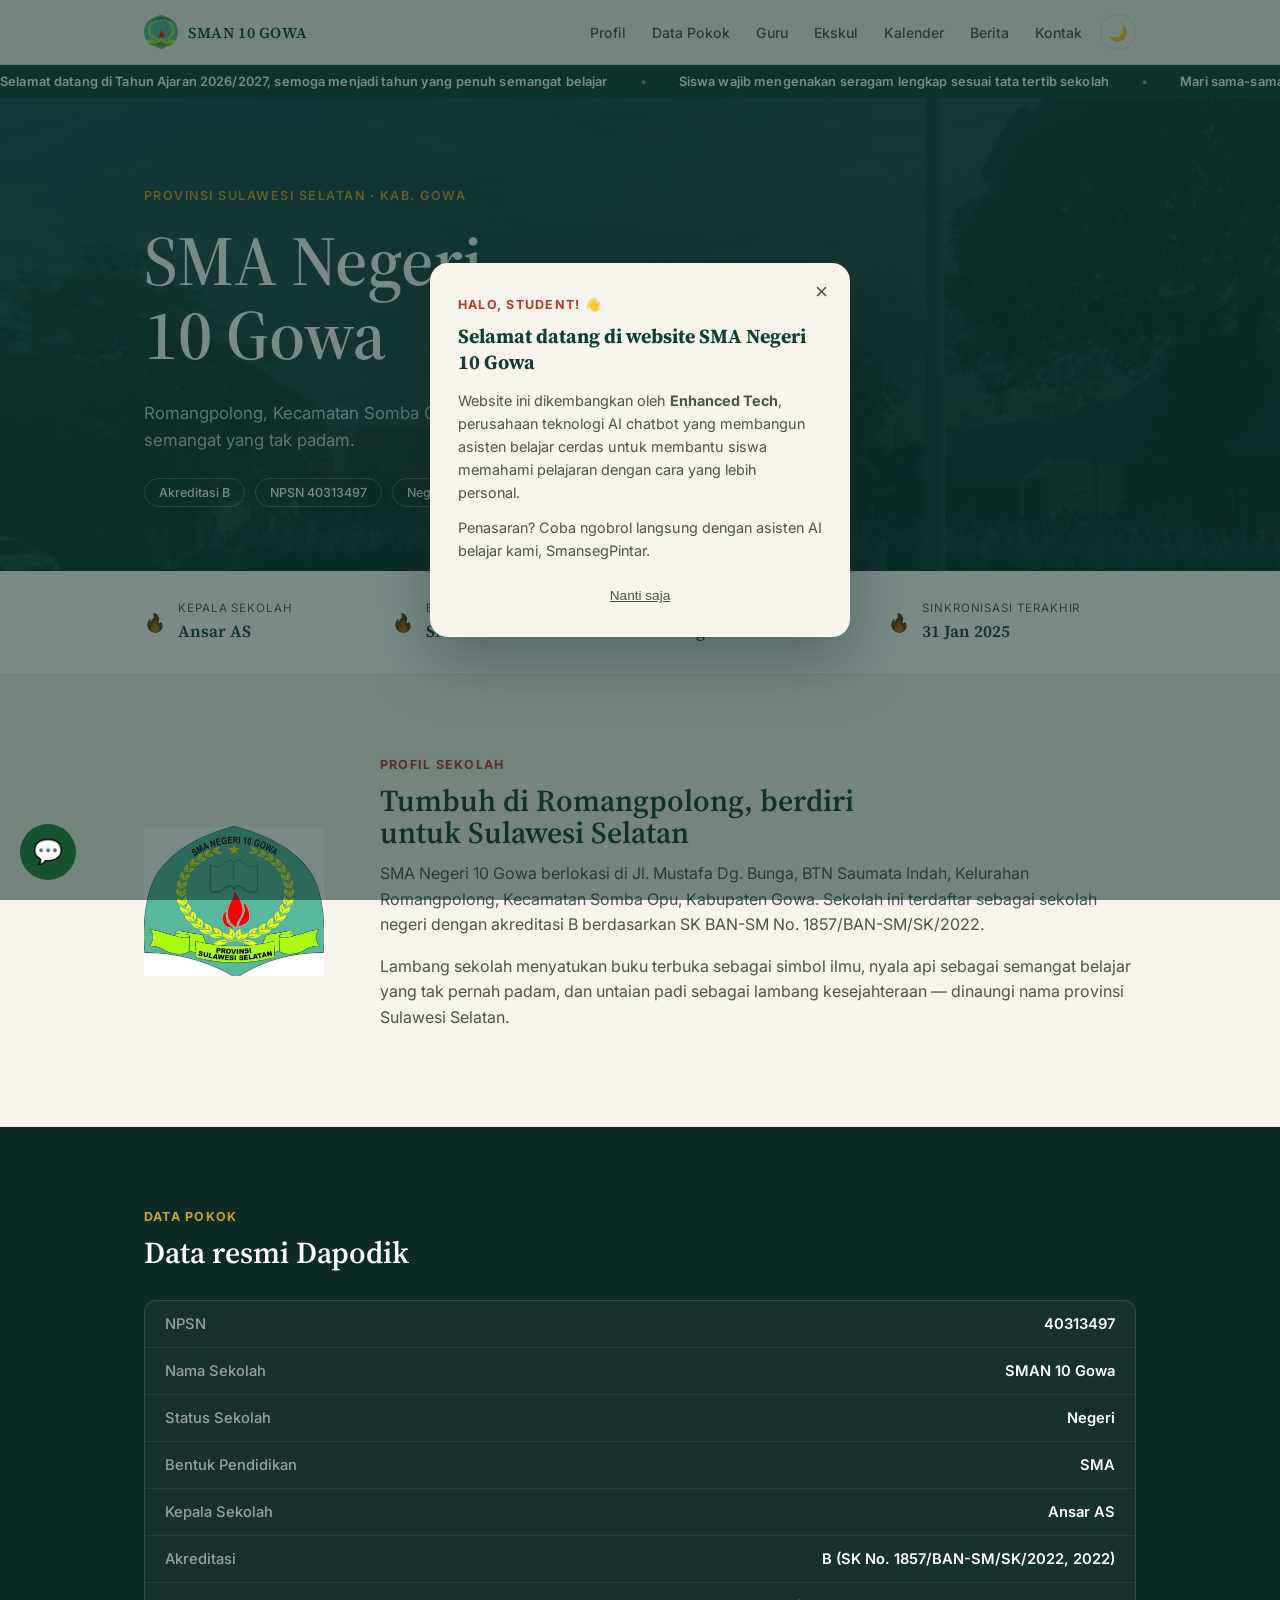
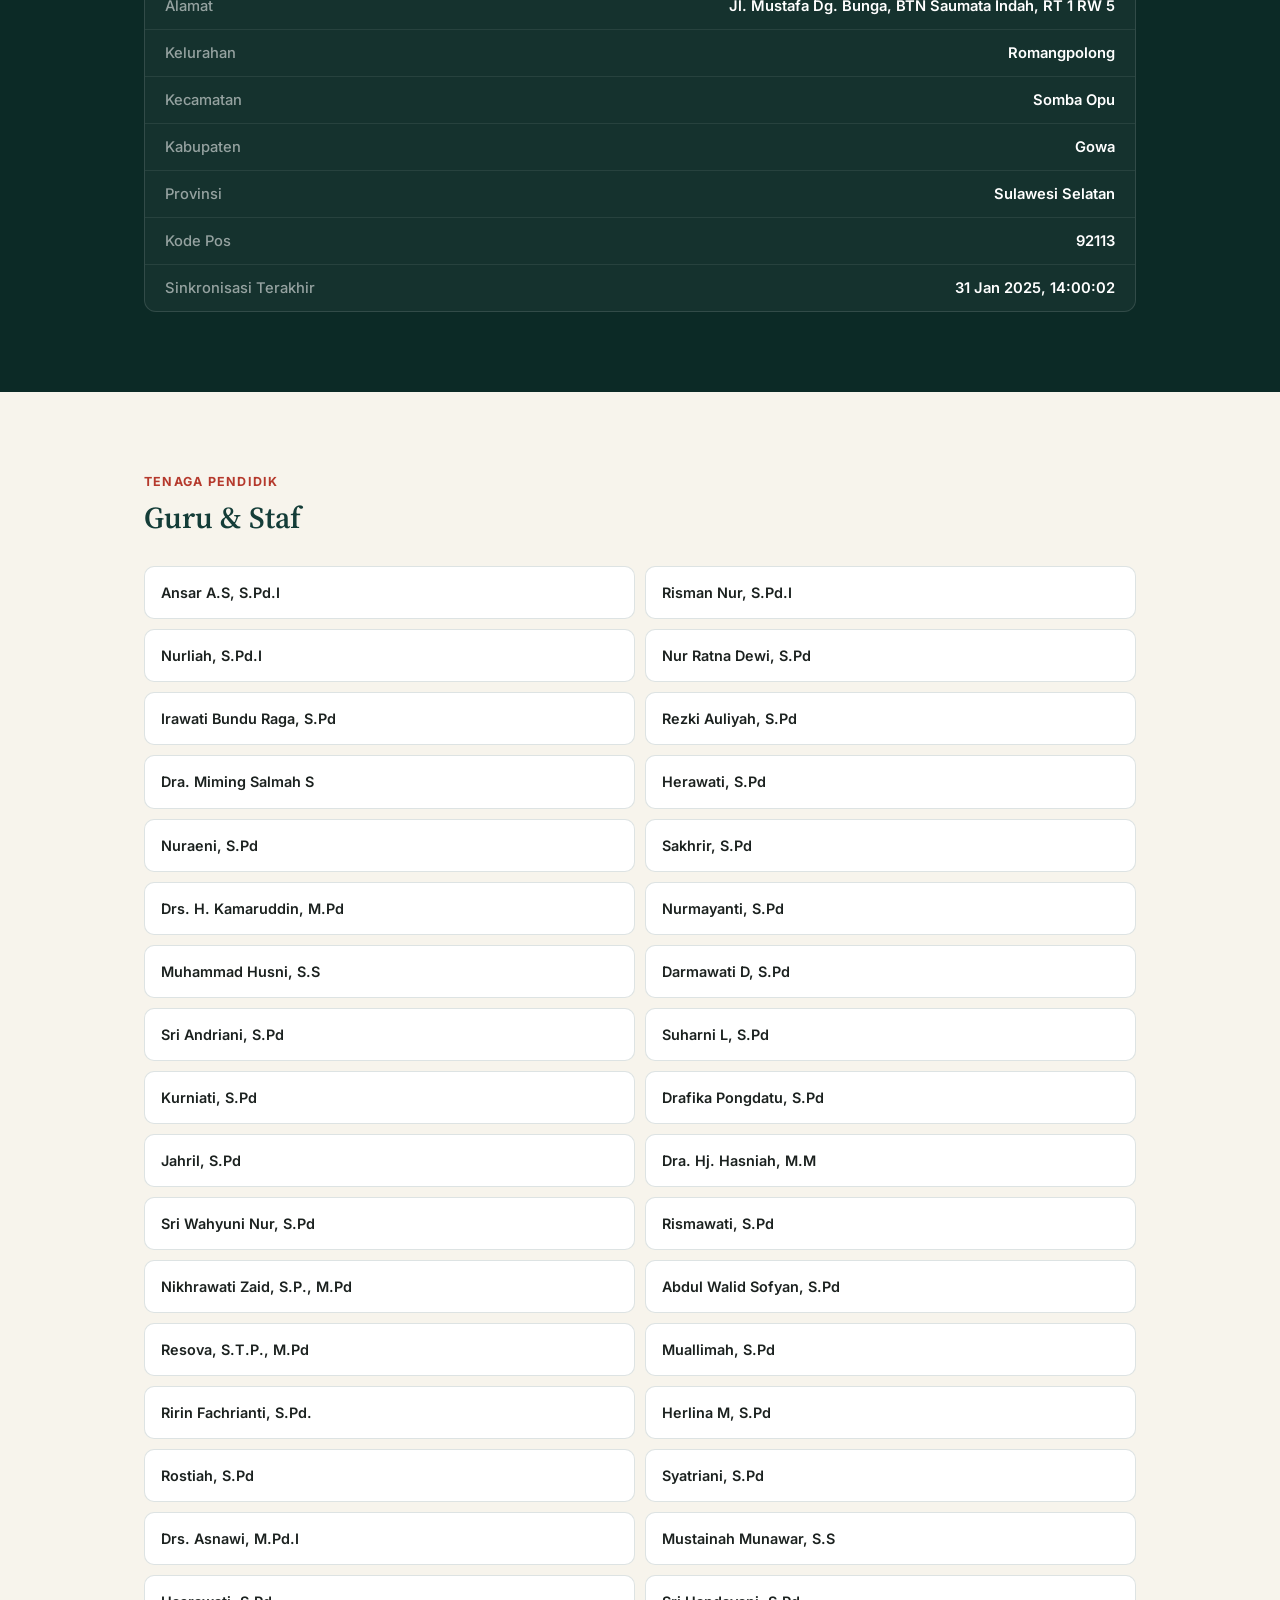
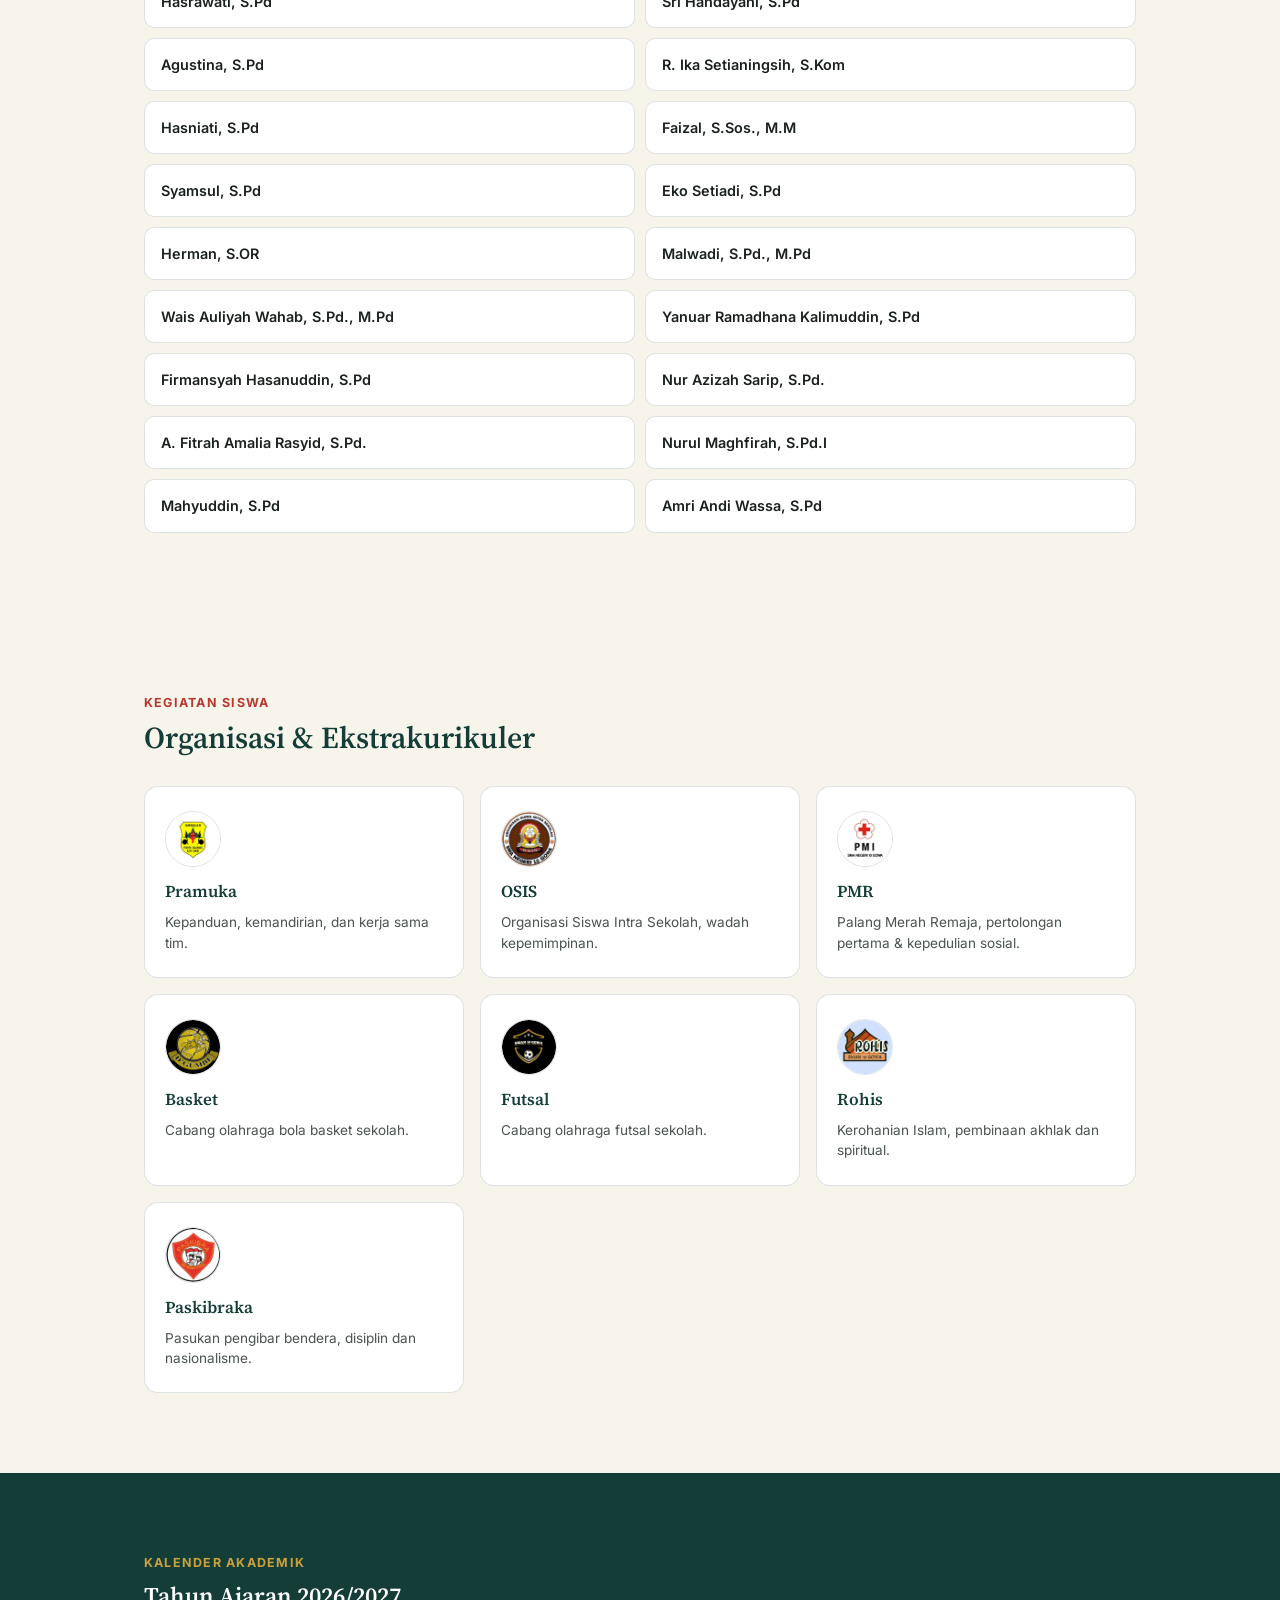
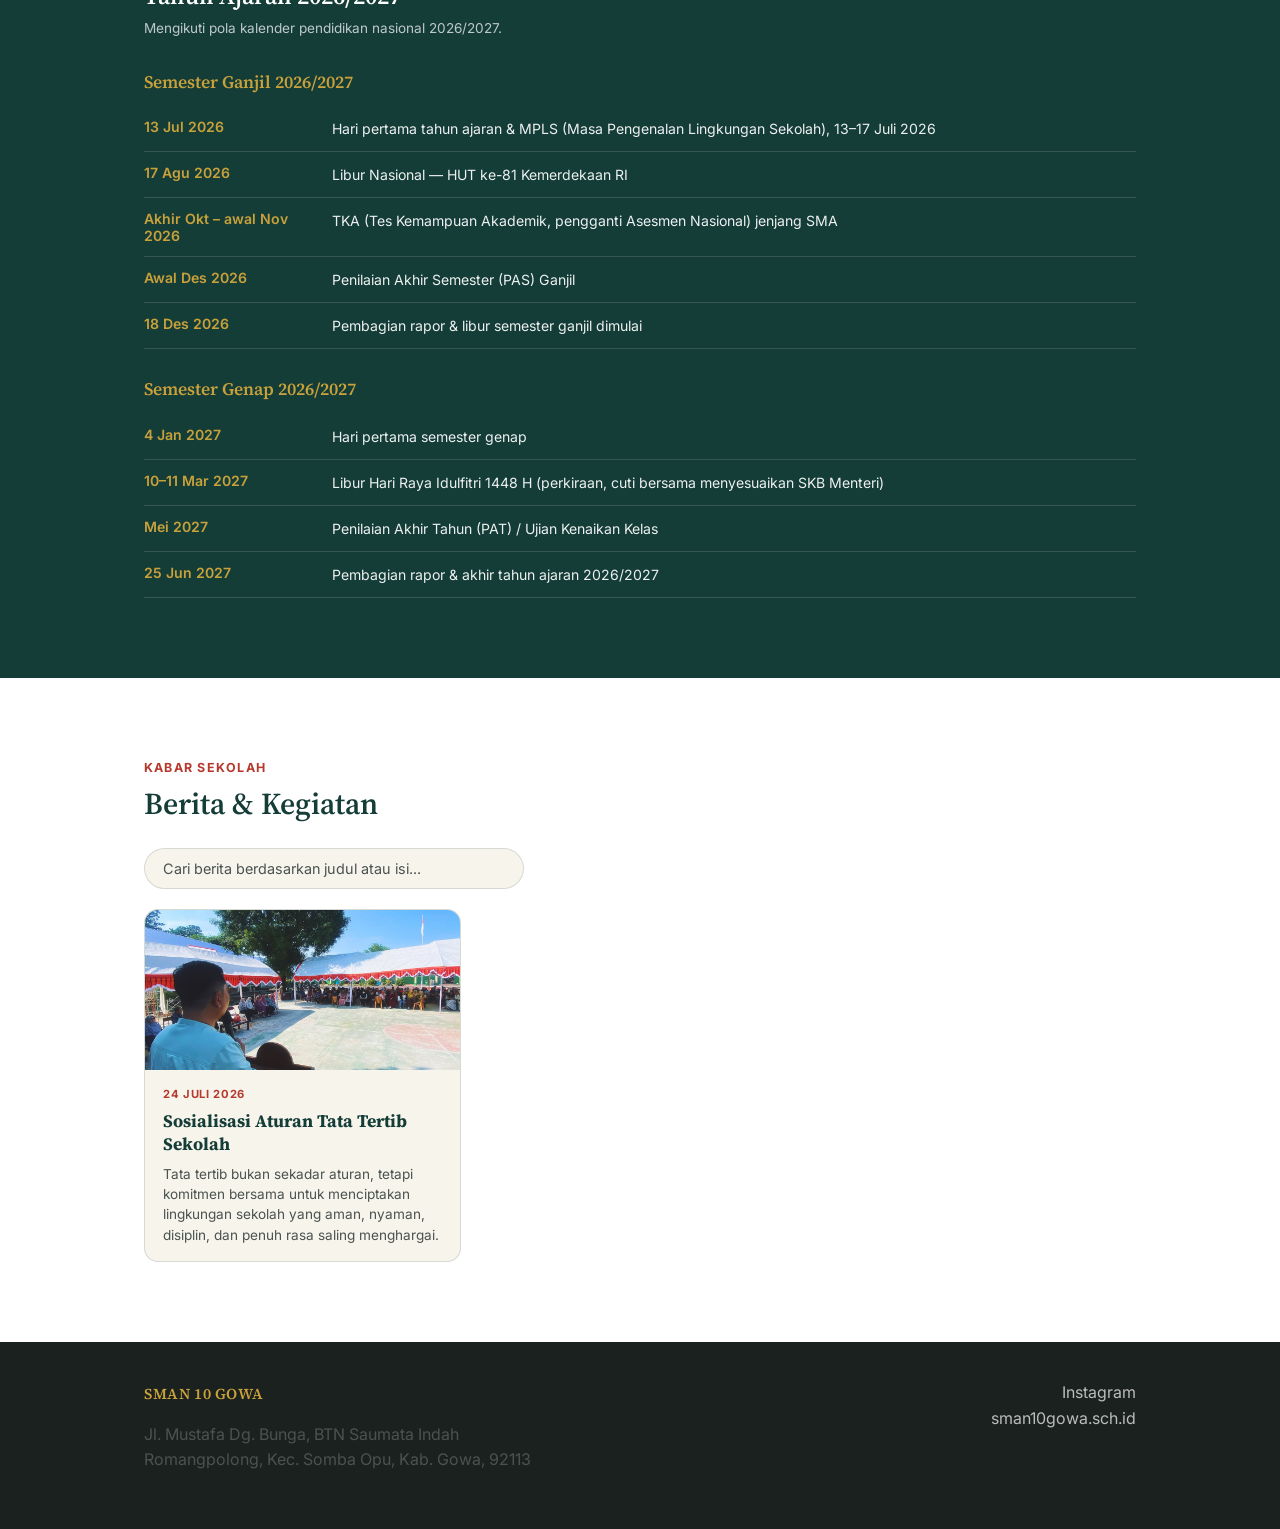
==== commit c4365259: "Update index.html" ====
--- a/index.html
+++ b/index.html
@@ -43,7 +43,7 @@
       Penasaran? Coba ngobrol langsung dengan asisten AI belajar kami, SmansegPintar.
     </p>
     <div class="popup-actions">
-      <a href="https://poe.com/SmansegPintar" target="_blank" rel="noopener" class="popup-cta">Coba SmansegPintar</a>
+      
       <button id="popup-dismiss" class="popup-dismiss">Nanti saja</button>
     </div>
   </div>
@@ -299,12 +299,66 @@
     </div>
   </div>
 </footer>
-
-<a href="https://poe.com/SmansegPintar" target="_blank" rel="noopener" class="ai-bubble" aria-label="Coba SmansegPintar" title="Coba SmansegPintar">
-  <span class="ai-bubble-icon">💬</span>
-  <span class="ai-bubble-label">Coba SmansegPintar</span>
-</a>
-
+<div id="smansegpintar-widget">
+  <button id="sp-toggle" style="position:fixed;bottom:20px;left:20px;width:56px;height:56px;border-radius:50%;background:#14532d;border:none;color:white;font-size:24px;cursor:pointer;z-index:9999;">💬</button>
+
+  <div id="sp-chatbox" style="display:none;position:fixed;bottom:85px;left:20px;width:300px;max-width:90vw;height:400px;background:white;border-radius:12px;box-shadow:0 4px 20px rgba(0,0,0,0.3);z-index:9999;flex-direction:column;overflow:hidden;">
+    <div style="background:#14532d;color:white;padding:12px;font-weight:bold;">SmansegPintar</div>
+    <div id="sp-messages" style="flex:1;overflow-y:auto;padding:10px;font-size:14px;"></div>
+    <div style="display:flex;border-top:1px solid #ddd;">
+      <input id="sp-input" type="text" placeholder="Tanya sesuatu..." style="flex:1;border:none;padding:10px;font-size:14px;">
+      <button id="sp-send" style="background:#14532d;color:white;border:none;padding:0 16px;">Kirim</button>
+    </div>
+  </div>
+</div>
+
+<script>
+const spToggle = document.getElementById('sp-toggle');
+const spBox = document.getElementById('sp-chatbox');
+const spMessages = document.getElementById('sp-messages');
+const spInput = document.getElementById('sp-input');
+const spSend = document.getElementById('sp-send');
+let spHistory = [];
+
+spToggle.onclick = () => {
+  spBox.style.display = spBox.style.display === 'none' ? 'flex' : 'none';
+};
+
+function addMessage(text, from) {
+  const div = document.createElement('div');
+  div.style.margin = '6px 0';
+  div.style.textAlign = from === 'user' ? 'right' : 'left';
+  div.innerHTML = `<span style="display:inline-block;padding:6px 10px;border-radius:8px;background:${from === 'user' ? '#dcfce7' : '#f1f1f1'};">${text}</span>`;
+  spMessages.appendChild(div);
+  spMessages.scrollTop = spMessages.scrollHeight;
+}
+
+async function sendMessage() {
+  const msg = spInput.value.trim();
+  if (!msg) return;
+  addMessage(msg, 'user');
+  spInput.value = '';
+
+  try {
+    const res = await fetch('https://sman10gowa.vercel.app/api/chat', {
+      method: 'POST',
+      headers: { 'Content-Type': 'application/json' },
+      body: JSON.stringify({ message: msg, history: spHistory })
+    });
+    const data = await res.json();
+    addMessage(data.reply, 'bot');
+    spHistory.push({ role: 'user', parts: [{ text: msg }] });
+    spHistory.push({ role: 'model', parts: [{ text: data.reply }] });
+  } catch (err) {
+    addMessage('Maaf, terjadi kesalahan koneksi.', 'bot');
+  }
+}
+
+spSend.onclick = sendMessage;
+spInput.addEventListener('keypress', (e) => {
+  if (e.key === 'Enter') sendMessage();
+});
+</script>
 <button id="back-to-top" class="back-to-top" aria-label="Kembali ke atas" title="Kembali ke atas">↑</button>
 
 <script src="script.js"></script>
--- a/style.css
+++ b/style.css
@@ -90,7 +90,7 @@
 
 /* Pengumuman Berjalan */
 .ticker-wrap{
-  background:var(--flame); overflow:hidden; white-space:nowrap;
+  background:var(--teal); overflow:hidden; white-space:nowrap;
   position:relative;
 }
 .ticker-track{
@@ -142,11 +142,11 @@
 .ai-bubble{
   position:fixed; left:20px; bottom:22px; z-index:61;
   display:flex; align-items:center;
-  background:var(--flame); color:#fff;
+  background:var(--teal); color:#fff;
   border-radius:999px;
-  box-shadow:0 12px 26px rgba(181,57,44,0.4);
+  box-shadow:0 12px 26px rgba(20,61,56,0.4);
   overflow:hidden;
-  transition:box-shadow .25s ease, transform .2s ease;
+  transition:box-shadow .25s ease, transform .2s ease, background .2s ease;
   animation:bubble-pop .5s ease;
 }
 .ai-bubble-icon{
@@ -160,7 +160,7 @@
   font-weight:600; font-size:.85rem;
   transition:max-width .35s ease, padding .35s ease;
 }
-.ai-bubble:hover{transform:translateY(-3px); box-shadow:0 16px 32px rgba(181,57,44,0.48);}
+.ai-bubble:hover{background:var(--teal-deep); transform:translateY(-3px); box-shadow:0 16px 32px rgba(20,61,56,0.48);}
 .ai-bubble:hover .ai-bubble-label{max-width:220px; padding-right:18px;}
 @keyframes bubble-pop{
   0%{transform:scale(0); opacity:0;}
